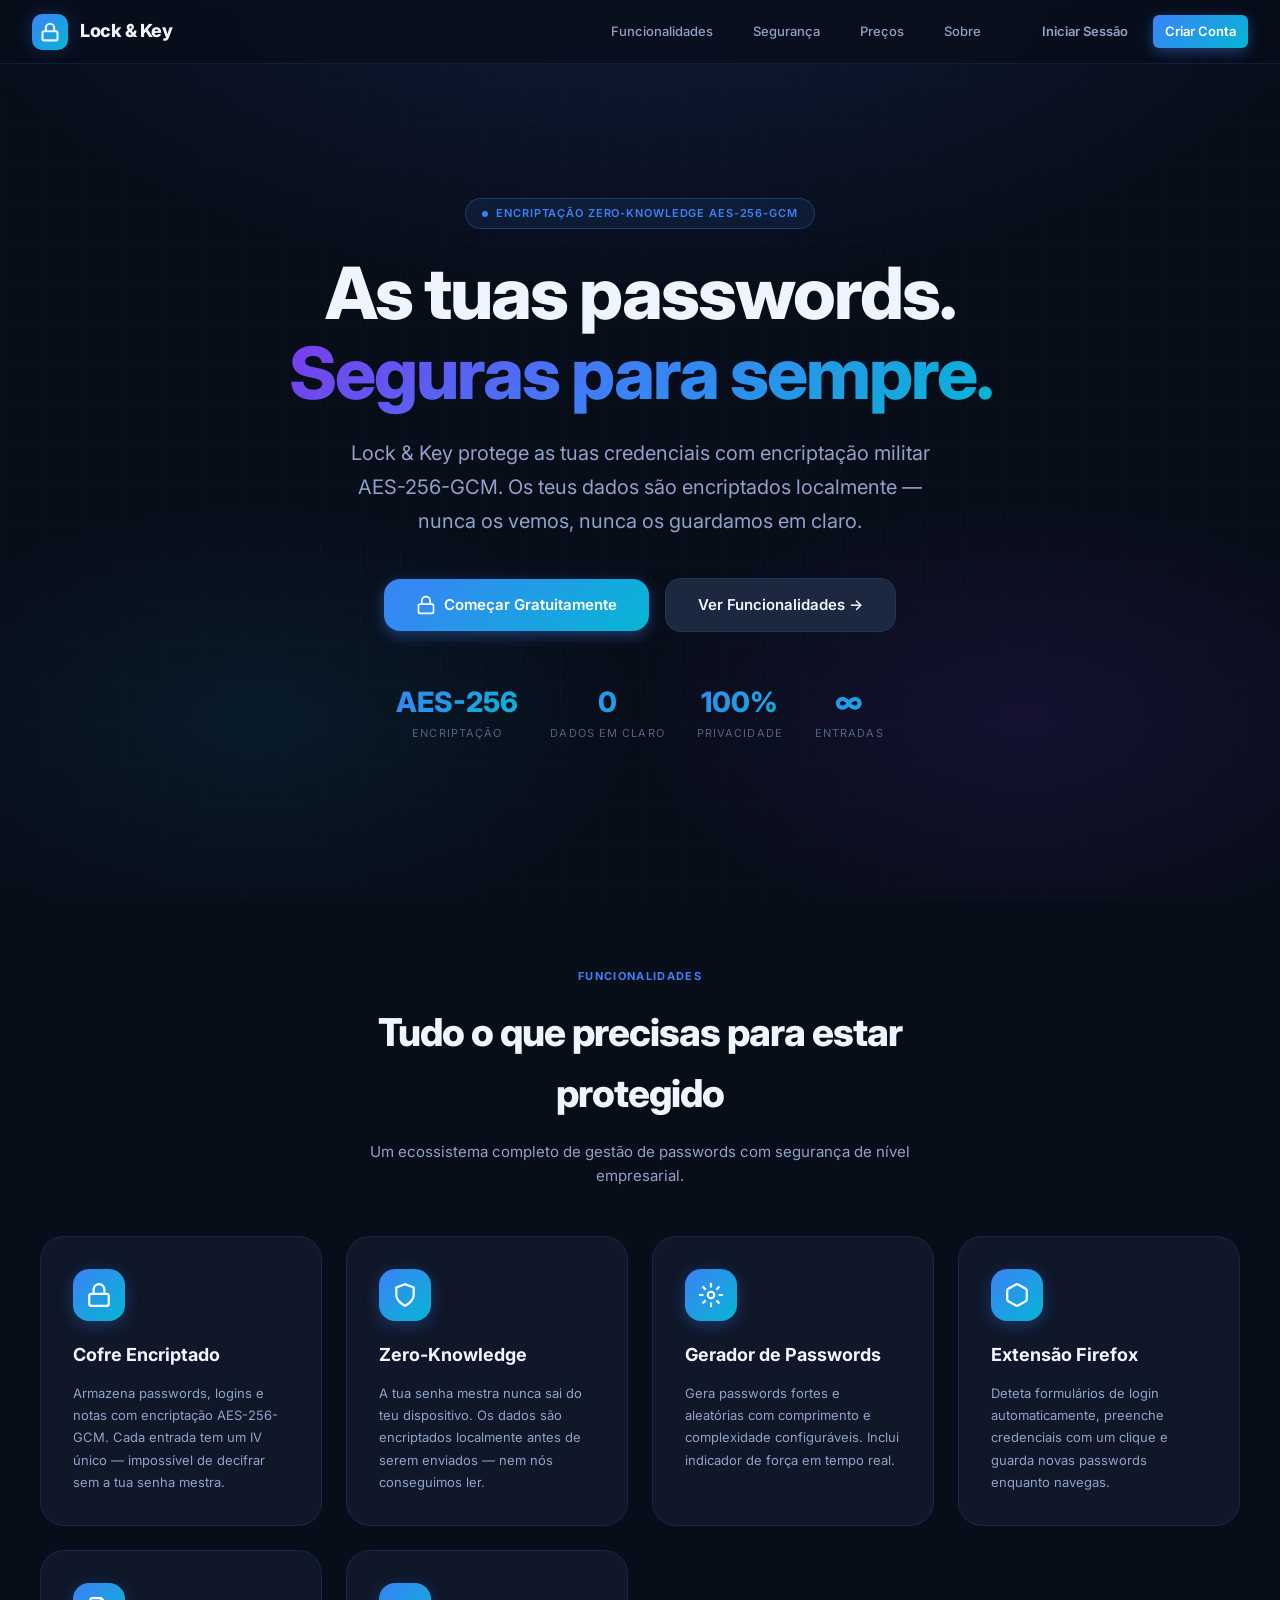
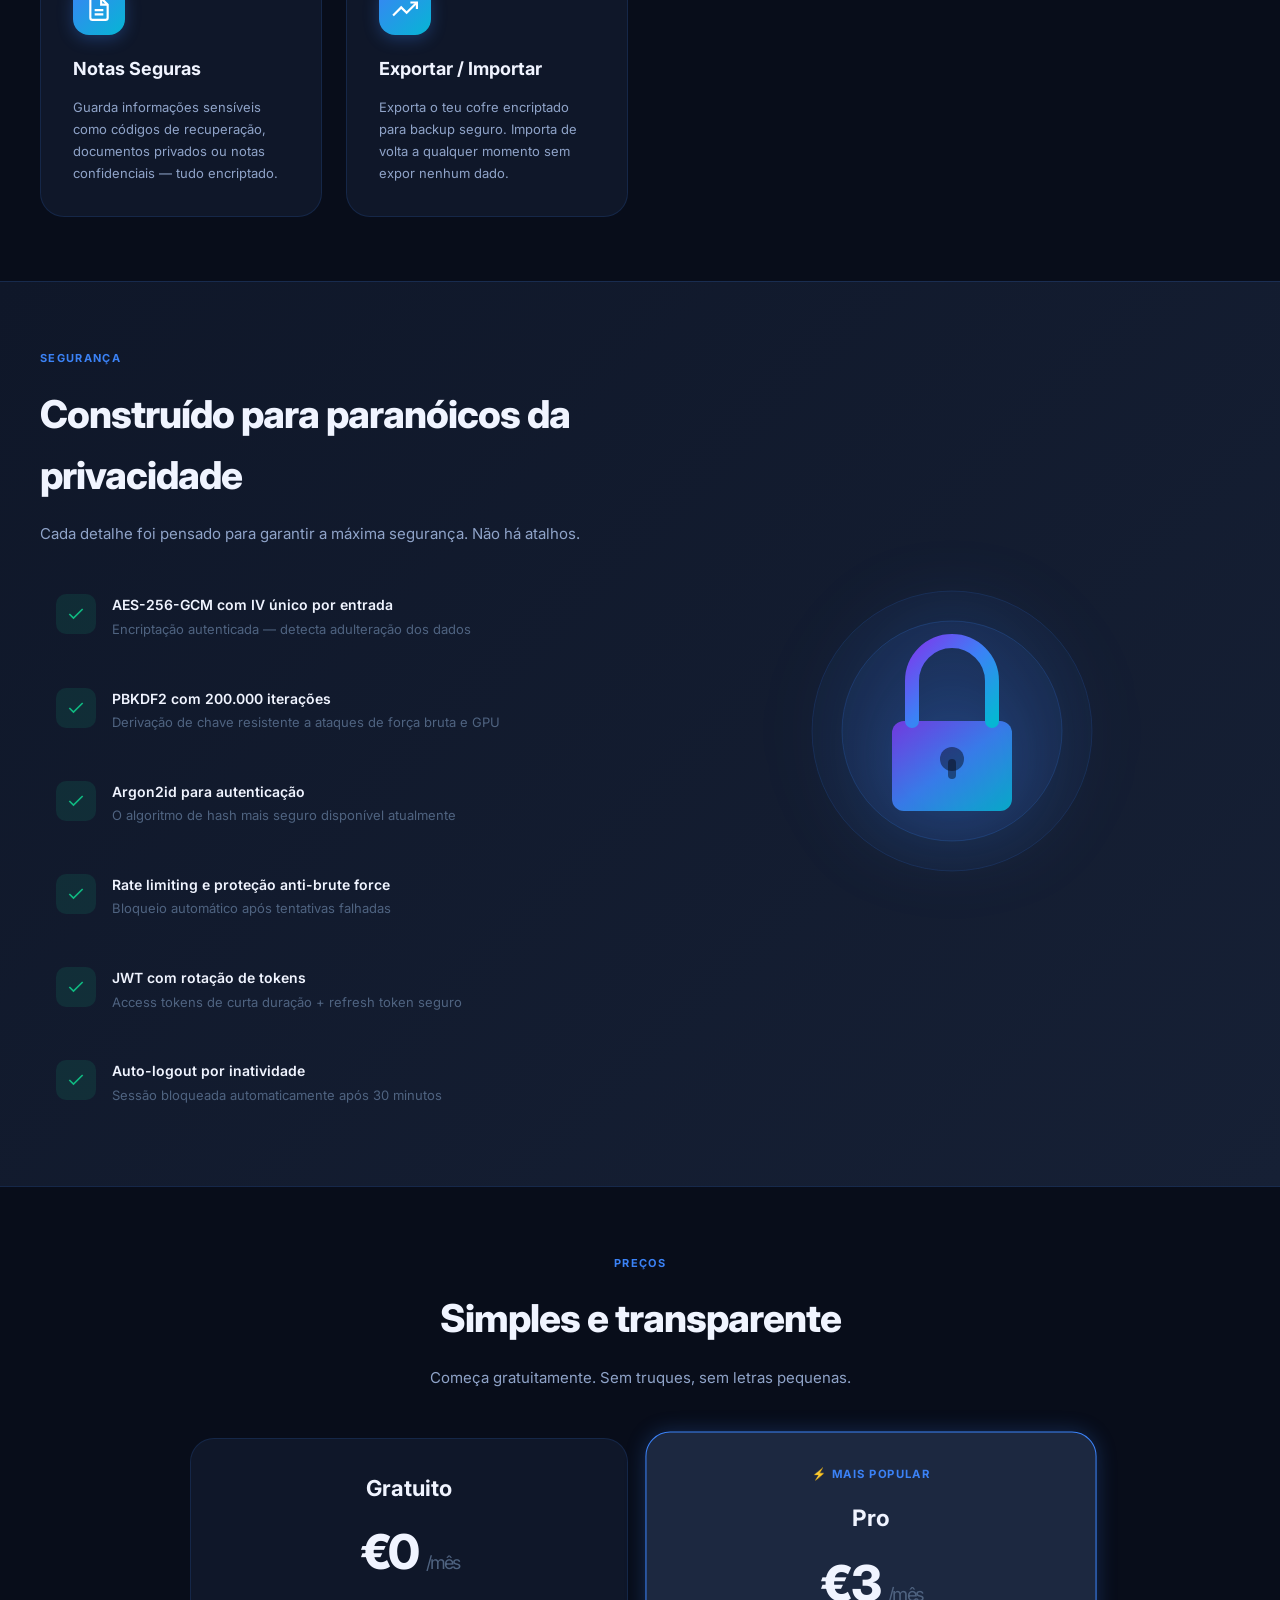
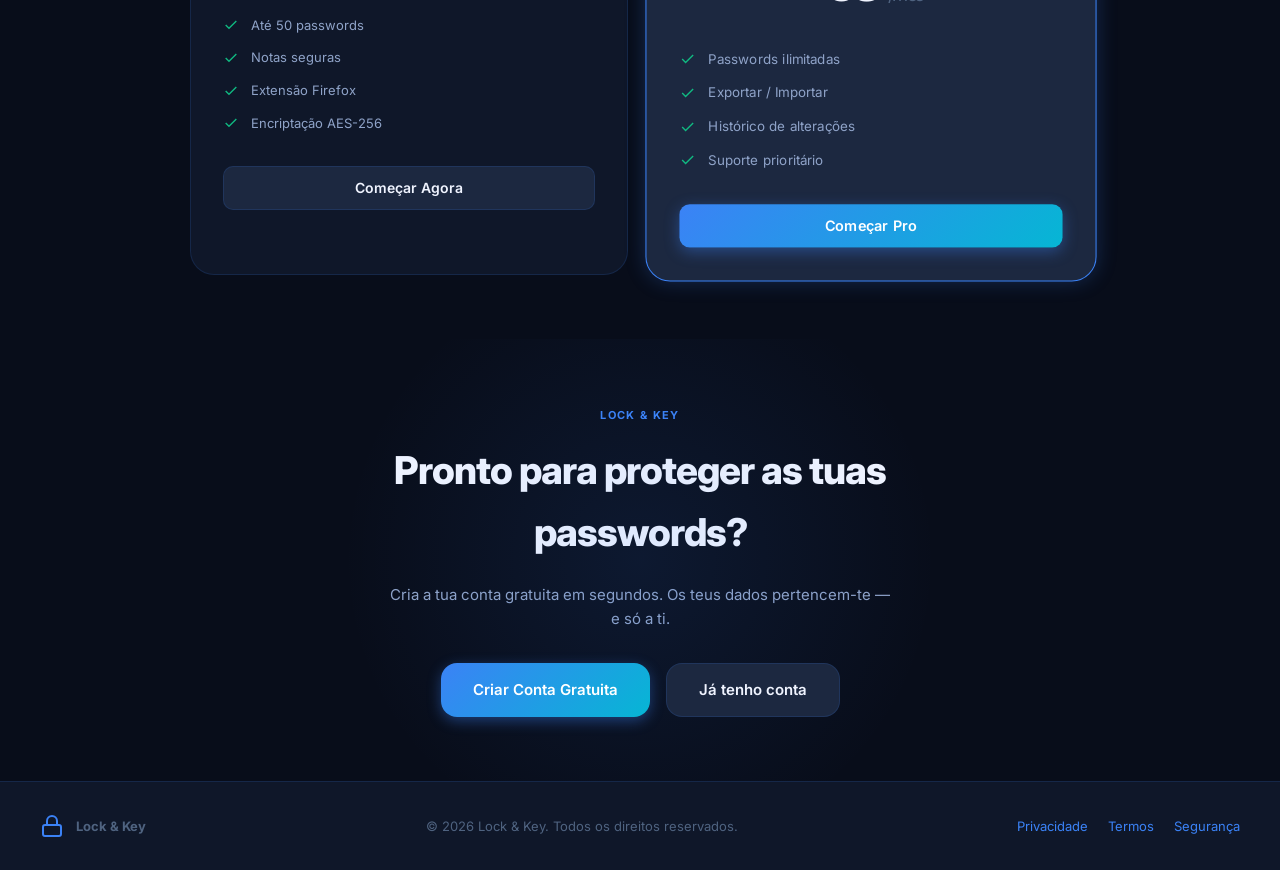
==== frontend/index.html @ b2771ce3 "feat: implementação inicial Lock & Key — password manager completo" ====
<!DOCTYPE html>
<html lang="pt-PT">
<head>
  <meta charset="UTF-8">
  <meta name="viewport" content="width=device-width, initial-scale=1.0">
  <meta name="description" content="Lock & Key - O gestor de passwords mais seguro. Encriptação AES-256, zero-knowledge, open source.">
  <meta name="theme-color" content="#080d1a">
  <title>Lock & Key — Gestor de Passwords Seguro</title>
  <link rel="stylesheet" href="css/main.css">
  <link rel="icon" href="assets/favicon.svg" type="image/svg+xml">
</head>
<body>

<!-- Navbar -->
<nav class="navbar" id="navbar">
  <a class="navbar-brand" href="index.html">
    <div class="logo-icon">
      <svg viewBox="0 0 24 24" fill="none" stroke="currentColor" stroke-width="2.5" width="20" height="20">
        <rect x="3" y="11" width="18" height="11" rx="2" ry="2"/>
        <path d="M7 11V7a5 5 0 0 1 10 0v4"/>
      </svg>
    </div>
    Lock &amp; Key
  </a>

  <nav class="navbar-nav">
    <a href="#features">Funcionalidades</a>
    <a href="#security">Segurança</a>
    <a href="#pricing">Preços</a>
    <a href="#about">Sobre</a>
  </nav>

  <div class="navbar-actions">
    <a href="login.html" class="btn btn-ghost btn-sm">Iniciar Sessão</a>
    <a href="register.html" class="btn btn-primary btn-sm">Criar Conta</a>
  </div>
</nav>

<!-- Hero -->
<section class="hero">
  <div class="hero-bg"></div>
  <div class="hero-grid"></div>
  <div class="hero-content animate-fade-in-up">
    <div class="hero-badge">
      <span class="dot"></span>
      Encriptação Zero-Knowledge AES-256-GCM
    </div>

    <h1 class="hero-title">
      As tuas passwords.<br>
      <span class="gradient-text">Seguras para sempre.</span>
    </h1>

    <p class="hero-subtitle">
      Lock &amp; Key protege as tuas credenciais com encriptação militar AES-256-GCM.
      Os teus dados são encriptados localmente — nunca os vemos, nunca os guardamos em claro.
    </p>

    <div class="hero-actions">
      <a href="register.html" class="btn btn-primary btn-lg">
        <svg width="20" height="20" viewBox="0 0 24 24" fill="none" stroke="currentColor" stroke-width="2">
          <rect x="3" y="11" width="18" height="11" rx="2"/>
          <path d="M7 11V7a5 5 0 0 1 10 0v4"/>
        </svg>
        Começar Gratuitamente
      </a>
      <a href="#features" class="btn btn-secondary btn-lg">
        Ver Funcionalidades →
      </a>
    </div>

    <div class="hero-stats">
      <div class="hero-stat">
        <div class="stat-value">AES-256</div>
        <div class="stat-label">Encriptação</div>
      </div>
      <div class="hero-stat">
        <div class="stat-value">0</div>
        <div class="stat-label">Dados em Claro</div>
      </div>
      <div class="hero-stat">
        <div class="stat-value">100%</div>
        <div class="stat-label">Privacidade</div>
      </div>
      <div class="hero-stat">
        <div class="stat-value">∞</div>
        <div class="stat-label">Entradas</div>
      </div>
    </div>
  </div>
</section>

<!-- Features -->
<section class="section" id="features">
  <div class="section-header">
    <div class="section-tag">Funcionalidades</div>
    <h2 class="section-title">Tudo o que precisas para estar protegido</h2>
    <p class="section-desc">Um ecossistema completo de gestão de passwords com segurança de nível empresarial.</p>
  </div>

  <div class="features-grid">
    <div class="feature-card">
      <div class="feature-icon">
        <svg viewBox="0 0 24 24" fill="none" stroke="currentColor" stroke-width="2">
          <rect x="3" y="11" width="18" height="11" rx="2"/>
          <path d="M7 11V7a5 5 0 0 1 10 0v4"/>
        </svg>
      </div>
      <h3 class="feature-title">Cofre Encriptado</h3>
      <p class="feature-desc">Armazena passwords, logins e notas com encriptação AES-256-GCM. Cada entrada tem um IV único — impossível de decifrar sem a tua senha mestra.</p>
    </div>

    <div class="feature-card">
      <div class="feature-icon">
        <svg viewBox="0 0 24 24" fill="none" stroke="currentColor" stroke-width="2">
          <path d="M12 22s8-4 8-10V5l-8-3-8 3v7c0 6 8 10 8 10z"/>
        </svg>
      </div>
      <h3 class="feature-title">Zero-Knowledge</h3>
      <p class="feature-desc">A tua senha mestra nunca sai do teu dispositivo. Os dados são encriptados localmente antes de serem enviados — nem nós conseguimos ler.</p>
    </div>

    <div class="feature-card">
      <div class="feature-icon">
        <svg viewBox="0 0 24 24" fill="none" stroke="currentColor" stroke-width="2">
          <circle cx="12" cy="12" r="3"/>
          <path d="M12 1v4M12 19v4M4.22 4.22l2.83 2.83M16.95 16.95l2.83 2.83M1 12h4M19 12h4M4.22 19.78l2.83-2.83M16.95 7.05l2.83-2.83"/>
        </svg>
      </div>
      <h3 class="feature-title">Gerador de Passwords</h3>
      <p class="feature-desc">Gera passwords fortes e aleatórias com comprimento e complexidade configuráveis. Inclui indicador de força em tempo real.</p>
    </div>

    <div class="feature-card">
      <div class="feature-icon">
        <svg viewBox="0 0 24 24" fill="none" stroke="currentColor" stroke-width="2">
          <path d="M21 16V8a2 2 0 0 0-1-1.73l-7-4a2 2 0 0 0-2 0l-7 4A2 2 0 0 0 3 8v8a2 2 0 0 0 1 1.73l7 4a2 2 0 0 0 2 0l7-4A2 2 0 0 0 21 16z"/>
        </svg>
      </div>
      <h3 class="feature-title">Extensão Firefox</h3>
      <p class="feature-desc">Deteta formulários de login automaticamente, preenche credenciais com um clique e guarda novas passwords enquanto navegas.</p>
    </div>

    <div class="feature-card">
      <div class="feature-icon">
        <svg viewBox="0 0 24 24" fill="none" stroke="currentColor" stroke-width="2">
          <path d="M14 2H6a2 2 0 0 0-2 2v16a2 2 0 0 0 2 2h12a2 2 0 0 0 2-2V8z"/>
          <polyline points="14 2 14 8 20 8"/>
          <line x1="16" y1="13" x2="8" y2="13"/>
          <line x1="16" y1="17" x2="8" y2="17"/>
        </svg>
      </div>
      <h3 class="feature-title">Notas Seguras</h3>
      <p class="feature-desc">Guarda informações sensíveis como códigos de recuperação, documentos privados ou notas confidenciais — tudo encriptado.</p>
    </div>

    <div class="feature-card">
      <div class="feature-icon">
        <svg viewBox="0 0 24 24" fill="none" stroke="currentColor" stroke-width="2">
          <polyline points="23 6 13.5 15.5 8.5 10.5 1 18"/>
          <polyline points="17 6 23 6 23 12"/>
        </svg>
      </div>
      <h3 class="feature-title">Exportar / Importar</h3>
      <p class="feature-desc">Exporta o teu cofre encriptado para backup seguro. Importa de volta a qualquer momento sem expor nenhum dado.</p>
    </div>
  </div>
</section>

<!-- Security Section -->
<section class="section security-section" id="security">
  <div class="security-grid">
    <div>
      <div class="section-tag">Segurança</div>
      <h2 class="section-title" style="text-align:left">Construído para paranóicos da privacidade</h2>
      <p class="section-desc" style="text-align:left; margin-bottom:32px">
        Cada detalhe foi pensado para garantir a máxima segurança. Não há atalhos.
      </p>

      <div class="security-list">
        <div class="security-item">
          <div class="security-item-icon">
            <svg width="20" height="20" viewBox="0 0 24 24" fill="none" stroke="currentColor" stroke-width="2">
              <polyline points="20 6 9 17 4 12"/>
            </svg>
          </div>
          <div>
            <div class="security-item-title">AES-256-GCM com IV único por entrada</div>
            <div class="security-item-desc">Encriptação autenticada — detecta adulteração dos dados</div>
          </div>
        </div>

        <div class="security-item">
          <div class="security-item-icon">
            <svg width="20" height="20" viewBox="0 0 24 24" fill="none" stroke="currentColor" stroke-width="2">
              <polyline points="20 6 9 17 4 12"/>
            </svg>
          </div>
          <div>
            <div class="security-item-title">PBKDF2 com 200.000 iterações</div>
            <div class="security-item-desc">Derivação de chave resistente a ataques de força bruta e GPU</div>
          </div>
        </div>

        <div class="security-item">
          <div class="security-item-icon">
            <svg width="20" height="20" viewBox="0 0 24 24" fill="none" stroke="currentColor" stroke-width="2">
              <polyline points="20 6 9 17 4 12"/>
            </svg>
          </div>
          <div>
            <div class="security-item-title">Argon2id para autenticação</div>
            <div class="security-item-desc">O algoritmo de hash mais seguro disponível atualmente</div>
          </div>
        </div>

        <div class="security-item">
          <div class="security-item-icon">
            <svg width="20" height="20" viewBox="0 0 24 24" fill="none" stroke="currentColor" stroke-width="2">
              <polyline points="20 6 9 17 4 12"/>
            </svg>
          </div>
          <div>
            <div class="security-item-title">Rate limiting e proteção anti-brute force</div>
            <div class="security-item-desc">Bloqueio automático após tentativas falhadas</div>
          </div>
        </div>

        <div class="security-item">
          <div class="security-item-icon">
            <svg width="20" height="20" viewBox="0 0 24 24" fill="none" stroke="currentColor" stroke-width="2">
              <polyline points="20 6 9 17 4 12"/>
            </svg>
          </div>
          <div>
            <div class="security-item-title">JWT com rotação de tokens</div>
            <div class="security-item-desc">Access tokens de curta duração + refresh token seguro</div>
          </div>
        </div>

        <div class="security-item">
          <div class="security-item-icon">
            <svg width="20" height="20" viewBox="0 0 24 24" fill="none" stroke="currentColor" stroke-width="2">
              <polyline points="20 6 9 17 4 12"/>
            </svg>
          </div>
          <div>
            <div class="security-item-title">Auto-logout por inatividade</div>
            <div class="security-item-desc">Sessão bloqueada automaticamente após 30 minutos</div>
          </div>
        </div>
      </div>
    </div>

    <div style="text-align:center">
      <div style="position:relative;display:inline-block">
        <svg width="300" height="300" viewBox="0 0 300 300" class="animate-float" style="filter:drop-shadow(0 0 40px rgba(59,130,246,0.4))">
          <defs>
            <linearGradient id="lockGrad" x1="0%" y1="0%" x2="100%" y2="100%">
              <stop offset="0%" style="stop-color:#7c3aed"/>
              <stop offset="50%" style="stop-color:#3b82f6"/>
              <stop offset="100%" style="stop-color:#06b6d4"/>
            </linearGradient>
          </defs>
          <!-- Fundo circular -->
          <circle cx="150" cy="150" r="140" fill="rgba(59,130,246,0.05)" stroke="rgba(59,130,246,0.15)" stroke-width="1"/>
          <circle cx="150" cy="150" r="110" fill="rgba(59,130,246,0.08)" stroke="rgba(59,130,246,0.2)" stroke-width="1"/>
          <!-- Cadeado -->
          <rect x="90" y="140" width="120" height="90" rx="12" fill="url(#lockGrad)" opacity="0.9"/>
          <path d="M110 140 V100 a40 40 0 0 1 80 0 V140" fill="none" stroke="url(#lockGrad)" stroke-width="14" stroke-linecap="round"/>
          <!-- Buraco da chave -->
          <circle cx="150" cy="178" r="12" fill="rgba(8,13,26,0.5)"/>
          <rect x="146" y="178" width="8" height="20" rx="4" fill="rgba(8,13,26,0.5)"/>
        </svg>
      </div>
    </div>
  </div>
</section>

<!-- Pricing -->
<section class="section" id="pricing">
  <div class="section-header">
    <div class="section-tag">Preços</div>
    <h2 class="section-title">Simples e transparente</h2>
    <p class="section-desc">Começa gratuitamente. Sem truques, sem letras pequenas.</p>
  </div>

  <div class="pricing-grid">
    <div class="pricing-card">
      <div class="pricing-name">Gratuito</div>
      <div class="pricing-price">€0 <span>/mês</span></div>
      <div class="pricing-features">
        <div class="pricing-feature">
          <svg width="16" height="16" viewBox="0 0 24 24" fill="none" stroke="currentColor" stroke-width="2"><polyline points="20 6 9 17 4 12"/></svg>
          Até 50 passwords
        </div>
        <div class="pricing-feature">
          <svg width="16" height="16" viewBox="0 0 24 24" fill="none" stroke="currentColor" stroke-width="2"><polyline points="20 6 9 17 4 12"/></svg>
          Notas seguras
        </div>
        <div class="pricing-feature">
          <svg width="16" height="16" viewBox="0 0 24 24" fill="none" stroke="currentColor" stroke-width="2"><polyline points="20 6 9 17 4 12"/></svg>
          Extensão Firefox
        </div>
        <div class="pricing-feature">
          <svg width="16" height="16" viewBox="0 0 24 24" fill="none" stroke="currentColor" stroke-width="2"><polyline points="20 6 9 17 4 12"/></svg>
          Encriptação AES-256
        </div>
      </div>
      <a href="register.html" class="btn btn-secondary" style="width:100%">Começar Agora</a>
    </div>

    <div class="pricing-card featured">
      <div class="pricing-badge">⚡ Mais Popular</div>
      <div class="pricing-name">Pro</div>
      <div class="pricing-price">€3 <span>/mês</span></div>
      <div class="pricing-features">
        <div class="pricing-feature">
          <svg width="16" height="16" viewBox="0 0 24 24" fill="none" stroke="currentColor" stroke-width="2"><polyline points="20 6 9 17 4 12"/></svg>
          Passwords ilimitadas
        </div>
        <div class="pricing-feature">
          <svg width="16" height="16" viewBox="0 0 24 24" fill="none" stroke="currentColor" stroke-width="2"><polyline points="20 6 9 17 4 12"/></svg>
          Exportar / Importar
        </div>
        <div class="pricing-feature">
          <svg width="16" height="16" viewBox="0 0 24 24" fill="none" stroke="currentColor" stroke-width="2"><polyline points="20 6 9 17 4 12"/></svg>
          Histórico de alterações
        </div>
        <div class="pricing-feature">
          <svg width="16" height="16" viewBox="0 0 24 24" fill="none" stroke="currentColor" stroke-width="2"><polyline points="20 6 9 17 4 12"/></svg>
          Suporte prioritário
        </div>
      </div>
      <a href="register.html" class="btn btn-primary" style="width:100%">Começar Pro</a>
    </div>
  </div>
</section>

<!-- About / CTA -->
<section class="cta-section" id="about">
  <div class="section-tag">Lock & Key</div>
  <h2 class="section-title" style="max-width:600px;margin:0 auto var(--space-5)">
    Pronto para proteger as tuas passwords?
  </h2>
  <p class="section-desc" style="max-width:500px;margin:0 auto var(--space-8)">
    Cria a tua conta gratuita em segundos. Os teus dados pertencem-te — e só a ti.
  </p>
  <div style="display:flex;gap:16px;justify-content:center;flex-wrap:wrap">
    <a href="register.html" class="btn btn-primary btn-lg">Criar Conta Gratuita</a>
    <a href="login.html" class="btn btn-secondary btn-lg">Já tenho conta</a>
  </div>
</section>

<!-- Footer -->
<footer>
  <div class="footer-content">
    <div style="display:flex;align-items:center;gap:12px;font-weight:700">
      <svg width="24" height="24" viewBox="0 0 24 24" fill="none" stroke="currentColor" stroke-width="2" style="color:var(--accent-primary)">
        <rect x="3" y="11" width="18" height="11" rx="2"/>
        <path d="M7 11V7a5 5 0 0 1 10 0v4"/>
      </svg>
      Lock &amp; Key
    </div>
    <div>© 2026 Lock &amp; Key. Todos os direitos reservados.</div>
    <div style="display:flex;gap:20px">
      <a href="#">Privacidade</a>
      <a href="#">Termos</a>
      <a href="#">Segurança</a>
    </div>
  </div>
</footer>

<div id="toast-container"></div>

<script src="js/utils.js"></script>
<script>
  // Navbar scroll effect
  window.addEventListener('scroll', () => {
    document.getElementById('navbar').classList.toggle('scrolled', window.scrollY > 20);
  });
</script>
</body>
</html>
---- frontend/css/main.css ----
/* Lock & Key - Estilos Globais e Landing Page */
@import url('https://fonts.googleapis.com/css2?family=Inter:wght@300;400;500;600;700;800&family=JetBrains+Mono:wght@400;500&display=swap');
@import url('variables.css');

/* === Reset & Base === */
*, *::before, *::after { box-sizing: border-box; margin: 0; padding: 0; }

html {
  scroll-behavior: smooth;
  font-size: 16px;
  -webkit-text-size-adjust: 100%;
}

body {
  font-family: var(--font-sans);
  font-size: var(--font-size-base);
  background: var(--bg-primary);
  color: var(--text-primary);
  line-height: 1.6;
  min-height: 100vh;
  overflow-x: hidden;
  transition: background 0.3s ease, color 0.3s ease;
}

a { color: var(--accent-primary); text-decoration: none; transition: var(--transition-fast); }
a:hover { color: var(--accent-cyan); }
img { max-width: 100%; display: block; }
button { cursor: pointer; font-family: inherit; }
input, textarea, select { font-family: inherit; }
ul { list-style: none; }

/* === Scrollbar Personalizada === */
::-webkit-scrollbar { width: 6px; height: 6px; }
::-webkit-scrollbar-track { background: var(--bg-secondary); }
::-webkit-scrollbar-thumb { background: var(--accent-primary); border-radius: 3px; opacity: 0.6; }
::-webkit-scrollbar-thumb:hover { opacity: 1; }

/* === Seleção de Texto === */
::selection { background: rgba(59, 130, 246, 0.3); color: var(--text-primary); }

/* === Utilitários === */
.sr-only { position: absolute; width: 1px; height: 1px; padding: 0; margin: -1px; overflow: hidden; clip: rect(0,0,0,0); white-space: nowrap; border: 0; }
.flex { display: flex; }
.flex-col { display: flex; flex-direction: column; }
.items-center { align-items: center; }
.justify-between { justify-content: space-between; }
.gap-2 { gap: var(--space-2); }
.gap-4 { gap: var(--space-4); }
.hidden { display: none !important; }
.text-muted { color: var(--text-muted); }
.text-sm { font-size: var(--font-size-sm); }
.font-mono { font-family: var(--font-mono); }
.truncate { overflow: hidden; text-overflow: ellipsis; white-space: nowrap; }

/* === Botões === */
.btn {
  display: inline-flex;
  align-items: center;
  justify-content: center;
  gap: var(--space-2);
  padding: 10px var(--space-5);
  border: none;
  border-radius: var(--border-radius);
  font-size: var(--font-size-base);
  font-weight: 600;
  transition: var(--transition-fast);
  white-space: nowrap;
  user-select: none;
  position: relative;
  overflow: hidden;
}

.btn::after {
  content: '';
  position: absolute;
  inset: 0;
  background: rgba(255,255,255,0.08);
  opacity: 0;
  transition: opacity 0.15s;
}
.btn:hover::after { opacity: 1; }
.btn:active { transform: translateY(1px); }

.btn-primary {
  background: var(--accent-gradient);
  color: #fff;
  box-shadow: 0 4px 14px rgba(59, 130, 246, 0.4);
}
.btn-primary:hover { box-shadow: var(--shadow-glow-strong); }

.btn-secondary {
  background: var(--bg-elevated);
  color: var(--text-primary);
  border: 1px solid var(--border-color);
}
.btn-secondary:hover { border-color: var(--border-hover); background: var(--bg-tertiary); }

.btn-danger {
  background: var(--danger);
  color: #fff;
}

.btn-ghost {
  background: transparent;
  color: var(--text-secondary);
  border: 1px solid transparent;
}
.btn-ghost:hover { background: var(--bg-tertiary); color: var(--text-primary); }

.btn-sm { padding: 6px var(--space-3); font-size: var(--font-size-sm); border-radius: var(--border-radius-sm); }
.btn-lg { padding: 14px var(--space-8); font-size: var(--font-size-md); border-radius: var(--border-radius-lg); }
.btn-icon { padding: 8px; width: 36px; height: 36px; border-radius: var(--border-radius-sm); }
.btn-icon.btn-lg { width: 44px; height: 44px; border-radius: var(--border-radius); }

.btn:disabled { opacity: 0.5; cursor: not-allowed; }
.btn:disabled:hover::after { opacity: 0; }

/* Loading spinner no botão */
.btn.loading { pointer-events: none; }
.btn.loading::before {
  content: '';
  width: 16px; height: 16px;
  border: 2px solid rgba(255,255,255,0.3);
  border-top-color: #fff;
  border-radius: 50%;
  animation: spin 0.7s linear infinite;
  margin-right: var(--space-2);
}

/* === Forms === */
.form-group { display: flex; flex-direction: column; gap: var(--space-2); }
.form-label { font-size: var(--font-size-sm); font-weight: 600; color: var(--text-secondary); letter-spacing: 0.03em; text-transform: uppercase; }
.form-hint { font-size: var(--font-size-xs); color: var(--text-muted); }
.form-error { font-size: var(--font-size-xs); color: var(--danger); display: flex; align-items: center; gap: 4px; }

.input {
  width: 100%;
  padding: 11px var(--space-4);
  background: var(--bg-tertiary);
  border: 1.5px solid var(--border-color);
  border-radius: var(--border-radius);
  color: var(--text-primary);
  font-size: var(--font-size-base);
  transition: var(--transition-fast);
  outline: none;
}
.input::placeholder { color: var(--text-muted); }
.input:focus { border-color: var(--accent-primary); box-shadow: 0 0 0 3px rgba(59,130,246,0.15); background: var(--bg-elevated); }
.input.error { border-color: var(--danger); }
.input.error:focus { box-shadow: 0 0 0 3px rgba(239,68,68,0.15); }

.input-group { position: relative; }
.input-group .input { padding-right: 44px; }
.input-group .input-addon {
  position: absolute;
  right: 0; top: 0; bottom: 0;
  display: flex; align-items: center;
  padding: 0 12px;
  color: var(--text-muted);
  cursor: pointer;
  transition: var(--transition-fast);
}
.input-group .input-addon:hover { color: var(--text-primary); }

/* === Cards === */
.card {
  background: var(--bg-secondary);
  border: 1px solid var(--border-color);
  border-radius: var(--border-radius-lg);
  transition: var(--transition-normal);
}
.card:hover { border-color: var(--border-hover); box-shadow: var(--shadow-md); }
.card-glass {
  background: var(--bg-glass);
  backdrop-filter: blur(20px);
  -webkit-backdrop-filter: blur(20px);
  border: 1px solid rgba(255,255,255,0.06);
}

/* === Badges === */
.badge {
  display: inline-flex;
  align-items: center;
  gap: 4px;
  padding: 2px 10px;
  border-radius: var(--border-radius-full);
  font-size: var(--font-size-xs);
  font-weight: 600;
}
.badge-blue    { background: var(--info-bg); color: var(--info); }
.badge-green   { background: var(--success-bg); color: var(--success); }
.badge-yellow  { background: var(--warning-bg); color: var(--warning); }
.badge-red     { background: var(--danger-bg); color: var(--danger); }

/* === Notificações Toast === */
#toast-container {
  position: fixed;
  bottom: var(--space-6);
  right: var(--space-6);
  display: flex;
  flex-direction: column;
  gap: var(--space-3);
  z-index: var(--z-toast);
  pointer-events: none;
}

.toast {
  display: flex;
  align-items: center;
  gap: var(--space-3);
  padding: var(--space-4) var(--space-5);
  background: var(--bg-elevated);
  border: 1px solid var(--border-color);
  border-left: 4px solid var(--accent-primary);
  border-radius: var(--border-radius);
  box-shadow: var(--shadow-lg);
  pointer-events: all;
  animation: slideInRight 0.3s ease;
  max-width: 380px;
  min-width: 280px;
  font-size: var(--font-size-sm);
}
.toast.success { border-left-color: var(--success); }
.toast.error   { border-left-color: var(--danger); }
.toast.warning { border-left-color: var(--warning); }
.toast.hide    { animation: slideOutRight 0.3s ease forwards; }

.toast-icon { width: 20px; height: 20px; flex-shrink: 0; }
.toast-msg  { flex: 1; color: var(--text-primary); }
.toast-close { color: var(--text-muted); padding: 2px; cursor: pointer; flex-shrink: 0; }

/* === Modal === */
.modal-overlay {
  position: fixed;
  inset: 0;
  background: rgba(8, 13, 26, 0.85);
  backdrop-filter: blur(6px);
  z-index: var(--z-overlay);
  display: flex;
  align-items: center;
  justify-content: center;
  padding: var(--space-4);
  opacity: 0;
  transition: opacity 0.2s ease;
}
.modal-overlay.active { opacity: 1; }

.modal {
  background: var(--bg-secondary);
  border: 1px solid var(--border-color);
  border-radius: var(--border-radius-xl);
  padding: var(--space-8);
  width: 100%;
  max-width: 520px;
  max-height: 90vh;
  overflow-y: auto;
  box-shadow: var(--shadow-lg);
  transform: translateY(20px) scale(0.97);
  transition: transform 0.2s ease;
}
.modal-overlay.active .modal { transform: translateY(0) scale(1); }
.modal-header { display: flex; justify-content: space-between; align-items: center; margin-bottom: var(--space-6); }
.modal-title { font-size: var(--font-size-xl); font-weight: 700; }
.modal-close { color: var(--text-muted); padding: 4px; cursor: pointer; border-radius: var(--border-radius-sm); transition: var(--transition-fast); }
.modal-close:hover { color: var(--text-primary); background: var(--bg-tertiary); }

/* === Dropdown === */
.dropdown {
  position: relative;
  display: inline-block;
}
.dropdown-menu {
  position: absolute;
  top: calc(100% + 6px);
  right: 0;
  background: var(--bg-elevated);
  border: 1px solid var(--border-color);
  border-radius: var(--border-radius);
  min-width: 180px;
  box-shadow: var(--shadow-lg);
  z-index: var(--z-dropdown);
  overflow: hidden;
  opacity: 0;
  transform: translateY(-8px);
  pointer-events: none;
  transition: opacity 0.15s, transform 0.15s;
}
.dropdown.open .dropdown-menu { opacity: 1; transform: translateY(0); pointer-events: all; }
.dropdown-item {
  display: flex;
  align-items: center;
  gap: var(--space-3);
  padding: 10px var(--space-4);
  font-size: var(--font-size-sm);
  color: var(--text-secondary);
  cursor: pointer;
  transition: var(--transition-fast);
}
.dropdown-item:hover { background: var(--bg-tertiary); color: var(--text-primary); }
.dropdown-item.danger { color: var(--danger); }
.dropdown-divider { height: 1px; background: var(--border-color); margin: 4px 0; }

/* === Tooltips === */
[data-tooltip] { position: relative; }
[data-tooltip]::after {
  content: attr(data-tooltip);
  position: absolute;
  bottom: calc(100% + 6px);
  left: 50%;
  transform: translateX(-50%);
  background: var(--bg-elevated);
  color: var(--text-primary);
  font-size: var(--font-size-xs);
  padding: 5px 10px;
  border-radius: var(--border-radius-sm);
  white-space: nowrap;
  border: 1px solid var(--border-color);
  pointer-events: none;
  opacity: 0;
  transition: opacity 0.2s;
  z-index: var(--z-tooltip);
}
[data-tooltip]:hover::after { opacity: 1; }

/* === Animações === */
@keyframes spin { to { transform: rotate(360deg); } }
@keyframes fadeIn { from { opacity: 0; } to { opacity: 1; } }
@keyframes fadeInUp { from { opacity: 0; transform: translateY(20px); } to { opacity: 1; transform: translateY(0); } }
@keyframes slideInRight { from { opacity: 0; transform: translateX(100%); } to { opacity: 1; transform: translateX(0); } }
@keyframes slideOutRight { from { opacity: 1; transform: translateX(0); } to { opacity: 0; transform: translateX(100%); } }
@keyframes pulse { 0%, 100% { opacity: 1; } 50% { opacity: 0.5; } }
@keyframes shimmer {
  from { background-position: -1000px 0; }
  to   { background-position: 1000px 0; }
}
@keyframes glowPulse {
  0%, 100% { box-shadow: 0 0 20px rgba(59,130,246,0.3); }
  50%       { box-shadow: 0 0 40px rgba(59,130,246,0.6); }
}
@keyframes float {
  0%, 100% { transform: translateY(0); }
  50%       { transform: translateY(-8px); }
}

.animate-fade-in     { animation: fadeIn 0.4s ease; }
.animate-fade-in-up  { animation: fadeInUp 0.5s ease; }
.animate-float       { animation: float 3s ease-in-out infinite; }
.animate-pulse       { animation: pulse 2s ease infinite; }
.animate-glow        { animation: glowPulse 2s ease-in-out infinite; }

/* Skeleton loader */
.skeleton {
  background: linear-gradient(90deg, var(--bg-tertiary) 25%, var(--bg-elevated) 50%, var(--bg-tertiary) 75%);
  background-size: 1000px 100%;
  animation: shimmer 1.5s infinite;
  border-radius: var(--border-radius-sm);
}

/* ============================================================
   LANDING PAGE
   ============================================================ */

/* Navbar */
.navbar {
  position: fixed;
  top: 0;
  left: 0;
  right: 0;
  height: var(--header-height);
  display: flex;
  align-items: center;
  padding: 0 var(--space-8);
  background: rgba(8, 13, 26, 0.8);
  backdrop-filter: blur(20px);
  -webkit-backdrop-filter: blur(20px);
  border-bottom: 1px solid var(--border-color);
  z-index: var(--z-sticky);
  transition: var(--transition-normal);
}
.navbar.scrolled { background: rgba(8, 13, 26, 0.95); }

.navbar-brand {
  display: flex;
  align-items: center;
  gap: var(--space-3);
  font-size: var(--font-size-lg);
  font-weight: 800;
  color: var(--text-primary);
  letter-spacing: -0.5px;
}
.navbar-brand .logo-icon {
  width: 36px; height: 36px;
  background: var(--accent-gradient);
  border-radius: var(--border-radius);
  display: flex;
  align-items: center;
  justify-content: center;
  box-shadow: var(--shadow-glow);
}

.navbar-nav {
  display: flex;
  align-items: center;
  gap: var(--space-2);
  margin-left: auto;
}
.navbar-nav a {
  padding: 8px var(--space-4);
  border-radius: var(--border-radius);
  font-size: var(--font-size-sm);
  font-weight: 500;
  color: var(--text-secondary);
  transition: var(--transition-fast);
}
.navbar-nav a:hover { color: var(--text-primary); background: var(--bg-tertiary); }

.navbar-actions {
  display: flex;
  align-items: center;
  gap: var(--space-3);
  margin-left: var(--space-8);
}

/* Hero Section */
.hero {
  min-height: 100vh;
  display: flex;
  align-items: center;
  justify-content: center;
  padding: calc(var(--header-height) + 40px) var(--space-8) var(--space-16);
  position: relative;
  overflow: hidden;
  text-align: center;
}

.hero-bg {
  position: absolute;
  inset: 0;
  background:
    radial-gradient(ellipse 80% 60% at 50% -10%, rgba(59, 130, 246, 0.15) 0%, transparent 70%),
    radial-gradient(ellipse 50% 40% at 80% 80%, rgba(124, 58, 237, 0.1) 0%, transparent 60%),
    radial-gradient(ellipse 50% 40% at 20% 80%, rgba(6, 182, 212, 0.08) 0%, transparent 60%);
}

/* Grade pontilhada */
.hero-grid {
  position: absolute;
  inset: 0;
  background-image:
    linear-gradient(rgba(59,130,246,0.04) 1px, transparent 1px),
    linear-gradient(90deg, rgba(59,130,246,0.04) 1px, transparent 1px);
  background-size: 40px 40px;
  mask-image: radial-gradient(ellipse 80% 80% at 50% 50%, black 30%, transparent 100%);
}

.hero-content {
  position: relative;
  z-index: 1;
  max-width: 800px;
}

.hero-badge {
  display: inline-flex;
  align-items: center;
  gap: var(--space-2);
  padding: 6px 16px;
  background: rgba(59,130,246,0.1);
  border: 1px solid rgba(59,130,246,0.3);
  border-radius: var(--border-radius-full);
  font-size: var(--font-size-xs);
  font-weight: 600;
  color: var(--accent-primary);
  text-transform: uppercase;
  letter-spacing: 0.08em;
  margin-bottom: var(--space-6);
}
.hero-badge .dot {
  width: 6px; height: 6px;
  background: var(--accent-primary);
  border-radius: 50%;
  animation: pulse 1.5s infinite;
}

.hero-title {
  font-size: clamp(2.5rem, 6vw, 4.5rem);
  font-weight: 800;
  line-height: 1.1;
  letter-spacing: -2px;
  margin-bottom: var(--space-6);
  color: var(--text-primary);
}

.hero-title .gradient-text {
  background: var(--accent-gradient-vivid);
  -webkit-background-clip: text;
  -webkit-text-fill-color: transparent;
  background-clip: text;
}

.hero-subtitle {
  font-size: clamp(1rem, 2vw, 1.25rem);
  color: var(--text-secondary);
  max-width: 580px;
  margin: 0 auto var(--space-10);
  line-height: 1.7;
}

.hero-actions {
  display: flex;
  align-items: center;
  justify-content: center;
  gap: var(--space-4);
  flex-wrap: wrap;
  margin-bottom: var(--space-12);
}

.hero-stats {
  display: flex;
  justify-content: center;
  gap: var(--space-8);
  flex-wrap: wrap;
}
.hero-stat { text-align: center; }
.hero-stat .stat-value {
  font-size: var(--font-size-2xl);
  font-weight: 800;
  background: var(--accent-gradient);
  -webkit-background-clip: text;
  -webkit-text-fill-color: transparent;
  background-clip: text;
}
.hero-stat .stat-label { font-size: var(--font-size-xs); color: var(--text-muted); text-transform: uppercase; letter-spacing: 0.1em; }

/* Features Section */
.section {
  padding: var(--space-16) var(--space-8);
}

.section-header {
  text-align: center;
  max-width: 600px;
  margin: 0 auto var(--space-12);
}
.section-tag {
  display: inline-block;
  font-size: var(--font-size-xs);
  font-weight: 700;
  text-transform: uppercase;
  letter-spacing: 0.12em;
  color: var(--accent-primary);
  margin-bottom: var(--space-4);
}
.section-title {
  font-size: clamp(1.8rem, 3vw, 2.5rem);
  font-weight: 800;
  letter-spacing: -1px;
  margin-bottom: var(--space-4);
}
.section-desc { color: var(--text-secondary); font-size: var(--font-size-md); }

/* Grid de Features */
.features-grid {
  display: grid;
  grid-template-columns: repeat(auto-fit, minmax(280px, 1fr));
  gap: var(--space-6);
  max-width: var(--content-max-width);
  margin: 0 auto;
}

.feature-card {
  padding: var(--space-8);
  border-radius: var(--border-radius-xl);
  background: var(--bg-secondary);
  border: 1px solid var(--border-color);
  transition: var(--transition-normal);
  position: relative;
  overflow: hidden;
}
.feature-card::before {
  content: '';
  position: absolute;
  top: 0; left: 0; right: 0;
  height: 3px;
  background: var(--accent-gradient);
  opacity: 0;
  transition: opacity 0.3s;
}
.feature-card:hover { transform: translateY(-4px); border-color: var(--border-hover); box-shadow: var(--shadow-lg); }
.feature-card:hover::before { opacity: 1; }

.feature-icon {
  width: 52px; height: 52px;
  background: var(--accent-gradient);
  border-radius: var(--border-radius-lg);
  display: flex;
  align-items: center;
  justify-content: center;
  margin-bottom: var(--space-5);
  box-shadow: 0 4px 16px rgba(59,130,246,0.3);
}
.feature-icon svg { width: 26px; height: 26px; color: #fff; }
.feature-title { font-size: var(--font-size-lg); font-weight: 700; margin-bottom: var(--space-3); }
.feature-desc { color: var(--text-secondary); font-size: var(--font-size-sm); line-height: 1.7; }

/* Security Section */
.security-section {
  background: linear-gradient(135deg, var(--bg-secondary) 0%, var(--bg-tertiary) 100%);
  border-top: 1px solid var(--border-color);
  border-bottom: 1px solid var(--border-color);
}

.security-grid {
  display: grid;
  grid-template-columns: 1fr 1fr;
  gap: var(--space-12);
  align-items: center;
  max-width: var(--content-max-width);
  margin: 0 auto;
}

.security-list { display: flex; flex-direction: column; gap: var(--space-4); }
.security-item {
  display: flex;
  align-items: flex-start;
  gap: var(--space-4);
  padding: var(--space-4);
  border-radius: var(--border-radius);
  transition: var(--transition-fast);
}
.security-item:hover { background: var(--bg-elevated); }
.security-item-icon {
  width: 40px; height: 40px;
  background: var(--success-bg);
  border-radius: var(--border-radius);
  display: flex;
  align-items: center;
  justify-content: center;
  flex-shrink: 0;
  color: var(--success);
}
.security-item-title { font-weight: 600; margin-bottom: 2px; }
.security-item-desc { font-size: var(--font-size-sm); color: var(--text-muted); }

/* Pricing Section */
.pricing-grid {
  display: grid;
  grid-template-columns: repeat(auto-fit, minmax(280px, 1fr));
  gap: var(--space-6);
  max-width: 900px;
  margin: 0 auto;
}

.pricing-card {
  padding: var(--space-8);
  border-radius: var(--border-radius-xl);
  background: var(--bg-secondary);
  border: 1px solid var(--border-color);
  text-align: center;
  transition: var(--transition-normal);
}
.pricing-card.featured {
  background: var(--bg-elevated);
  border-color: var(--accent-primary);
  box-shadow: var(--shadow-glow);
  transform: scale(1.03);
}
.pricing-card:hover { transform: translateY(-4px); }
.pricing-card.featured:hover { transform: scale(1.03) translateY(-4px); }
.pricing-badge { font-size: var(--font-size-xs); font-weight: 700; text-transform: uppercase; letter-spacing: 0.1em; color: var(--accent-primary); margin-bottom: var(--space-4); }
.pricing-name { font-size: var(--font-size-xl); font-weight: 700; margin-bottom: var(--space-2); }
.pricing-price { font-size: var(--font-size-4xl); font-weight: 800; margin-bottom: var(--space-6); letter-spacing: -2px; }
.pricing-price span { font-size: var(--font-size-lg); font-weight: 400; color: var(--text-muted); }
.pricing-features { display: flex; flex-direction: column; gap: var(--space-3); text-align: left; margin-bottom: var(--space-8); }
.pricing-feature { display: flex; align-items: center; gap: var(--space-3); font-size: var(--font-size-sm); color: var(--text-secondary); }
.pricing-feature svg { color: var(--success); flex-shrink: 0; }

/* CTA Section */
.cta-section {
  text-align: center;
  padding: var(--space-16);
  position: relative;
  overflow: hidden;
}
.cta-section::before {
  content: '';
  position: absolute;
  top: 50%; left: 50%;
  transform: translate(-50%, -50%);
  width: 600px; height: 600px;
  background: radial-gradient(circle, rgba(59,130,246,0.1) 0%, transparent 70%);
  pointer-events: none;
}

/* Footer */
footer {
  background: var(--bg-secondary);
  border-top: 1px solid var(--border-color);
  padding: var(--space-8);
  text-align: center;
  color: var(--text-muted);
  font-size: var(--font-size-sm);
}
.footer-content {
  display: flex;
  justify-content: space-between;
  align-items: center;
  max-width: var(--content-max-width);
  margin: 0 auto;
  flex-wrap: wrap;
  gap: var(--space-4);
}

/* Mobile menu toggle */
.nav-toggle { display: none; }

/* Responsive */
@media (max-width: 768px) {
  .navbar { padding: 0 var(--space-4); }
  .navbar-nav { display: none; }
  .hero { padding-left: var(--space-4); padding-right: var(--space-4); }
  .hero-title { letter-spacing: -1px; }
  .section { padding: var(--space-12) var(--space-4); }
  .security-grid { grid-template-columns: 1fr; }
  .pricing-card.featured { transform: none; }
  .hero-stats { gap: var(--space-6); }
  .footer-content { flex-direction: column; }
}
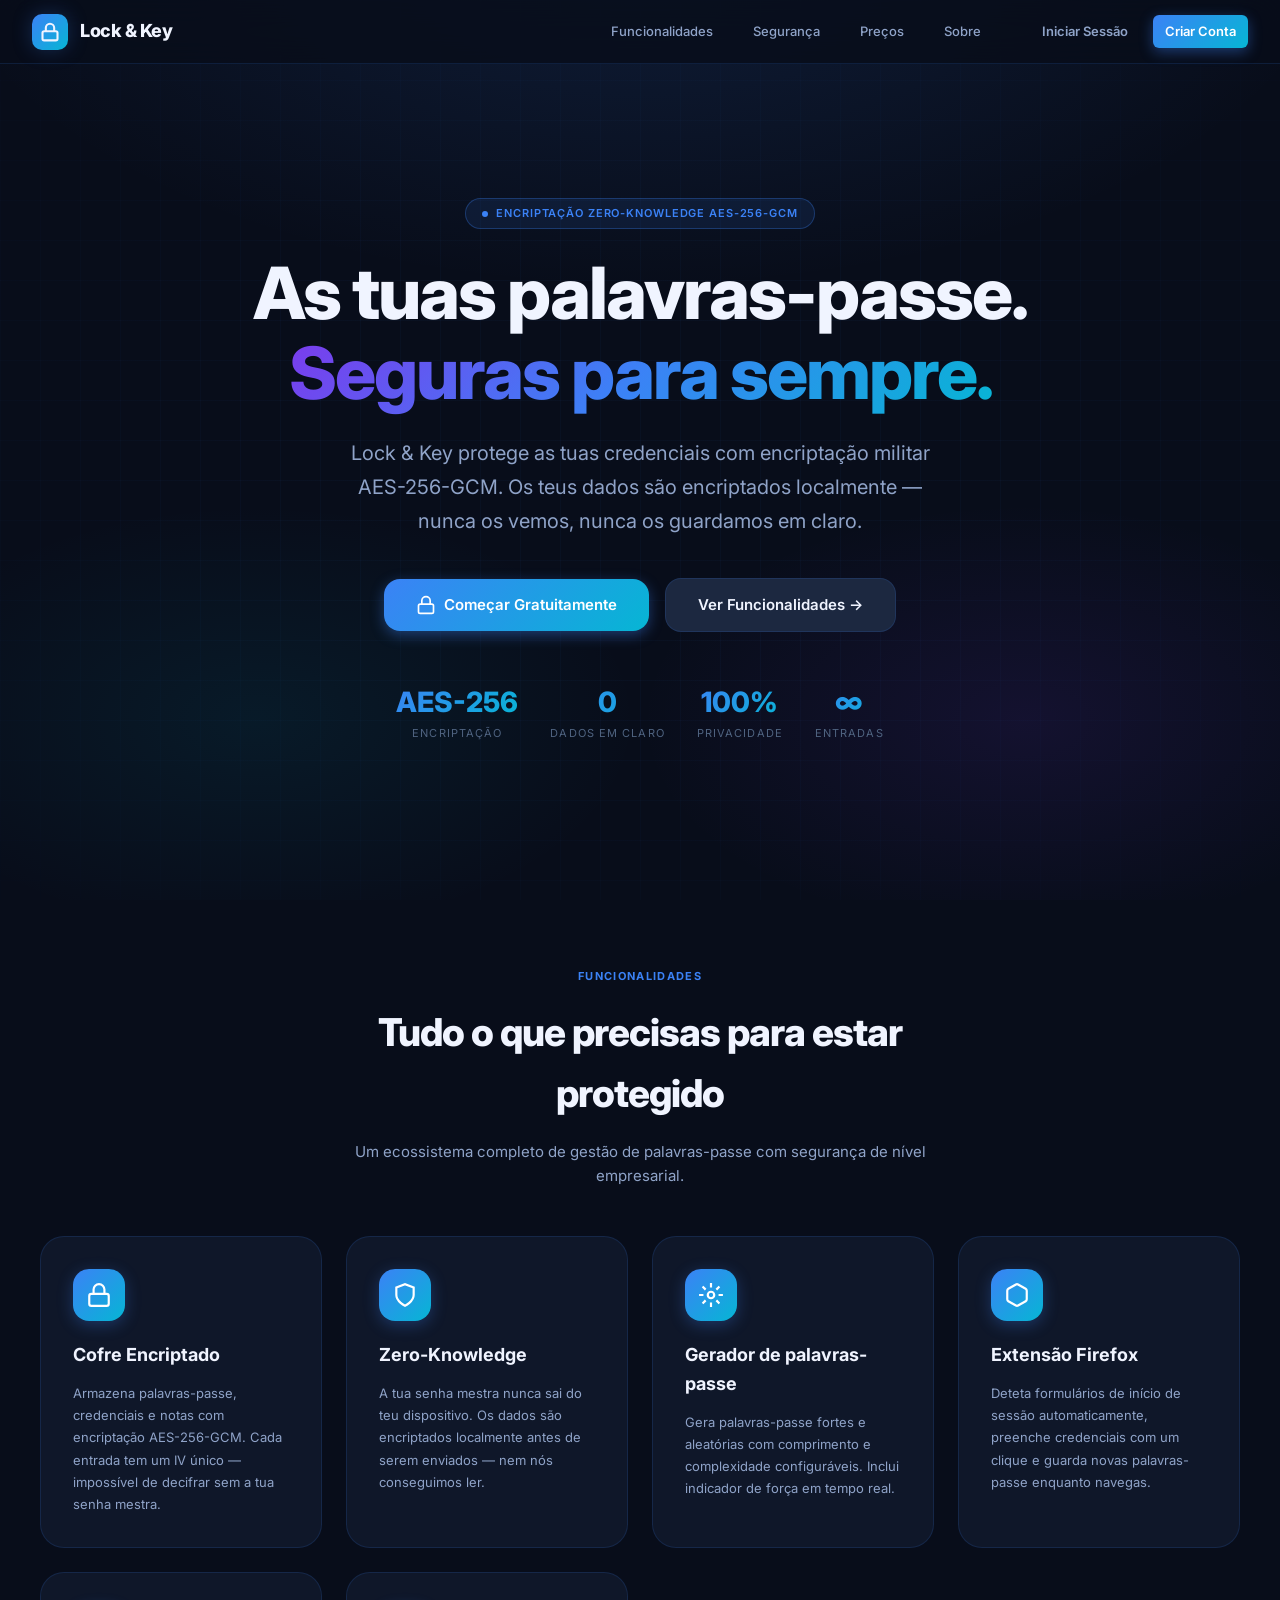
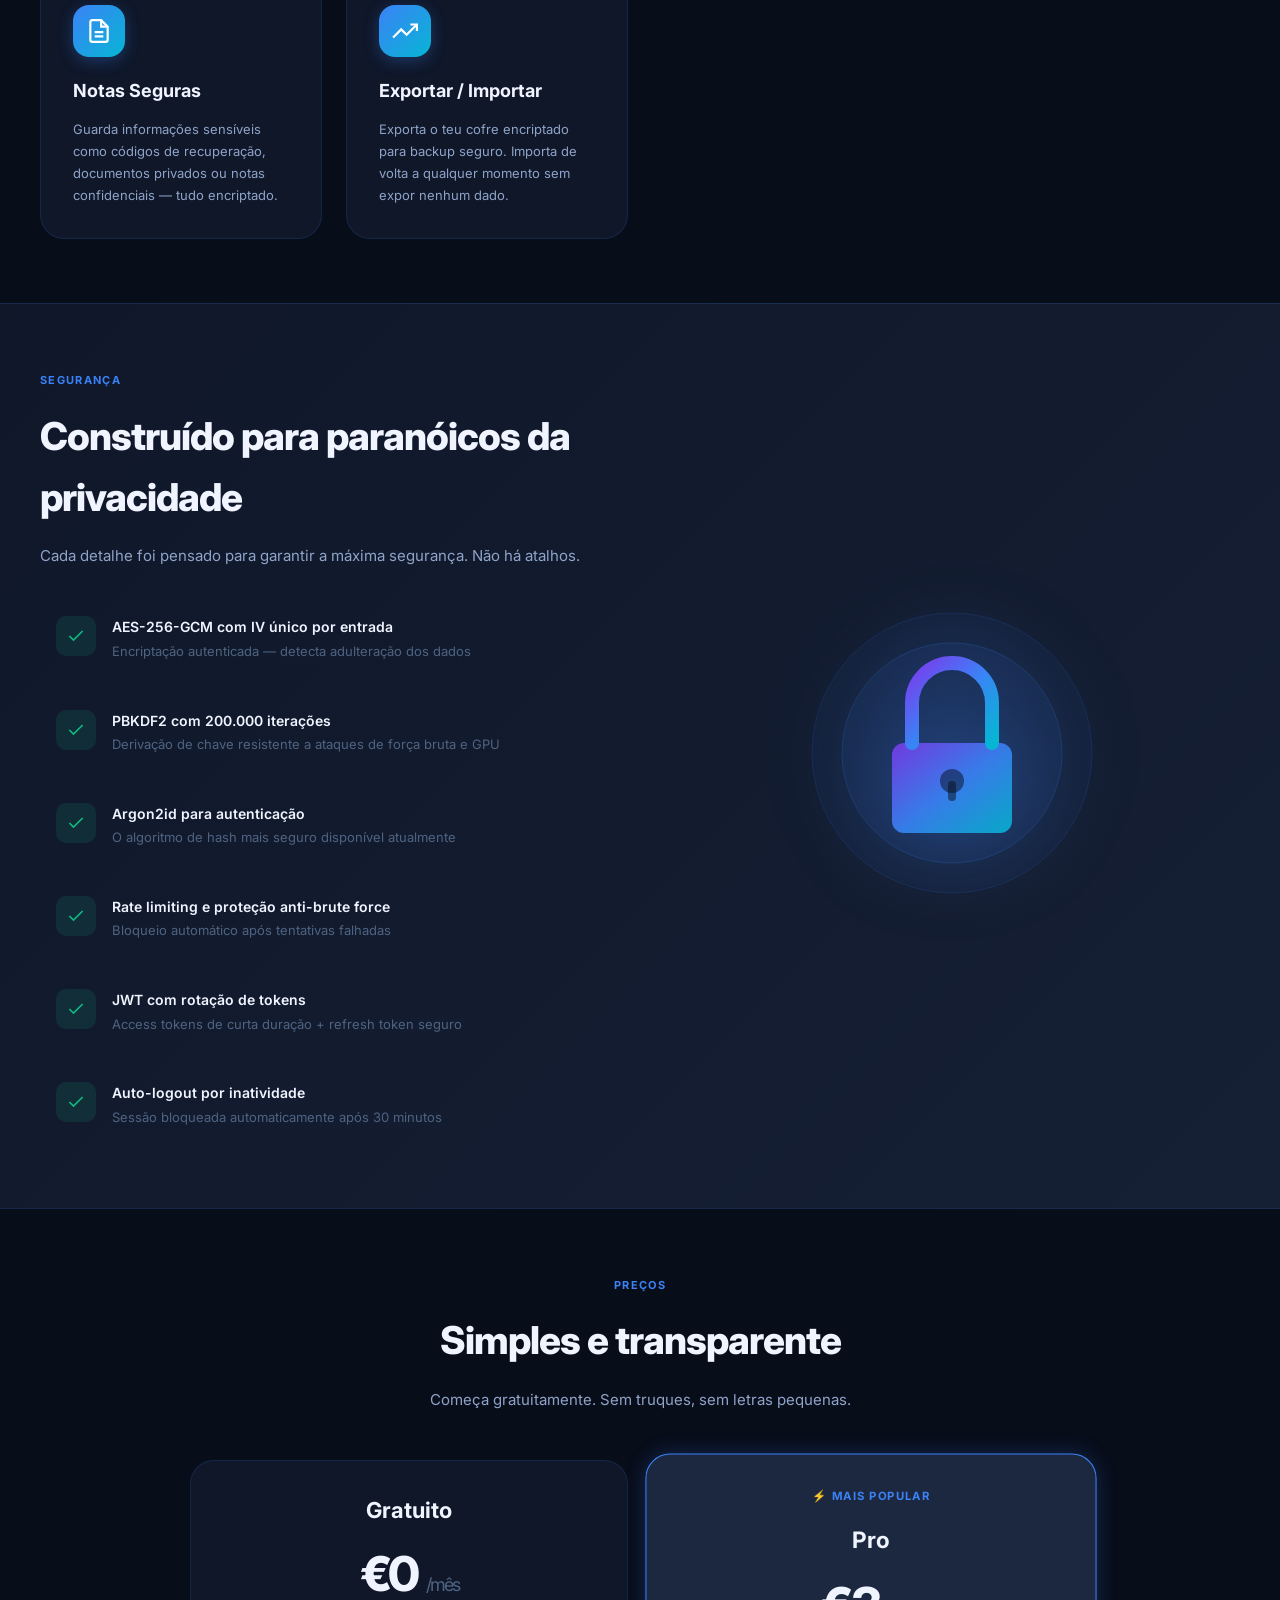
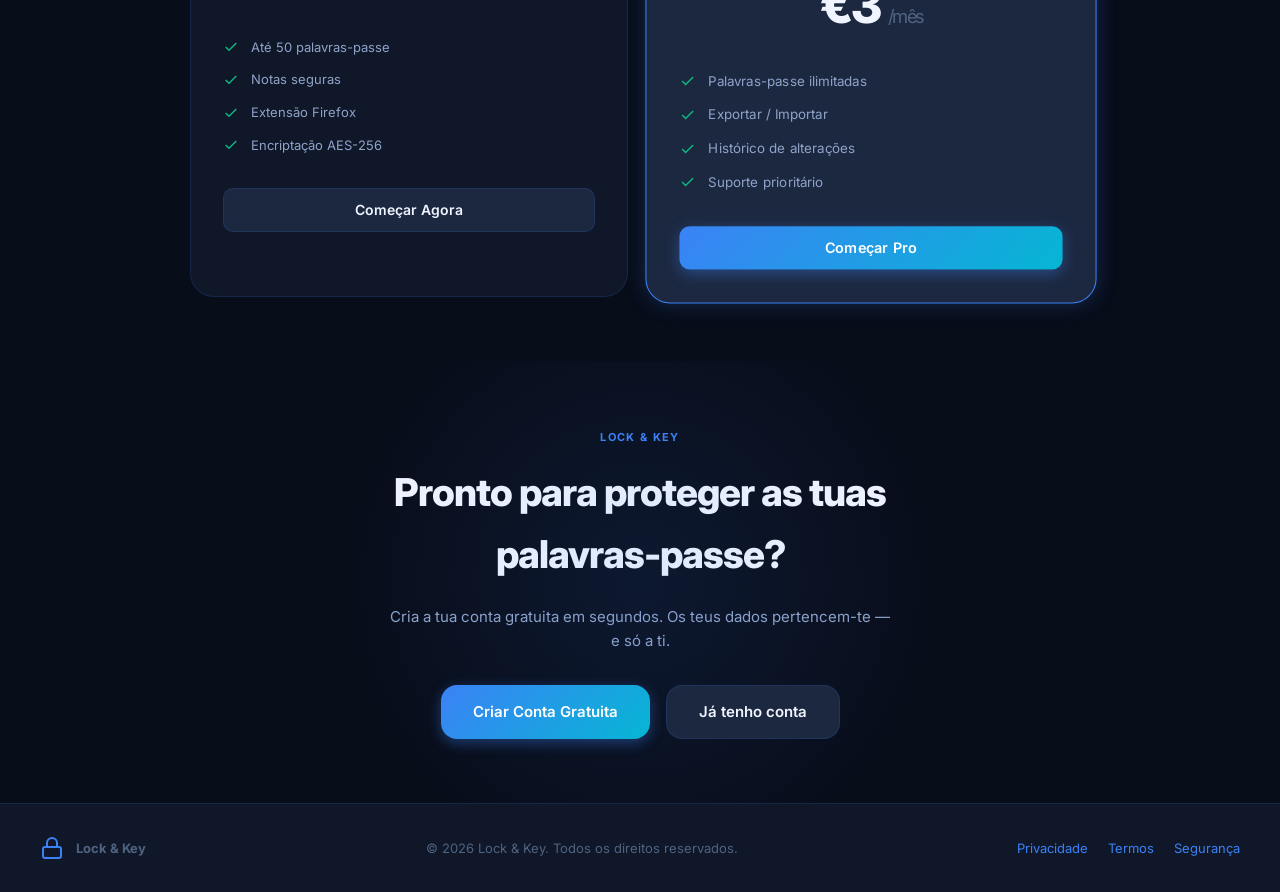
==== commit c2c84ec2: "fix(i18n): alinhar textos em PT-PT (palavra-passe, UTF-8) Substituir anglicismos visíveis (password/" ====
--- a/frontend/index.html
+++ b/frontend/index.html
@@ -3,9 +3,9 @@
 <head>
   <meta charset="UTF-8">
   <meta name="viewport" content="width=device-width, initial-scale=1.0">
-  <meta name="description" content="Lock & Key - O gestor de passwords mais seguro. Encriptação AES-256, zero-knowledge, open source.">
+  <meta name="description" content="Lock & Key — o gestor de palavras-passe mais seguro. Encriptação AES-256, zero-knowledge, open source.">
   <meta name="theme-color" content="#080d1a">
-  <title>Lock & Key — Gestor de Passwords Seguro</title>
+  <title>Lock & Key — Gestor de palavras-passe seguro</title>
   <link rel="stylesheet" href="css/main.css">
   <link rel="icon" href="assets/favicon.svg" type="image/svg+xml">
 </head>
@@ -47,7 +47,7 @@
     </div>
 
     <h1 class="hero-title">
-      As tuas passwords.<br>
+      As tuas palavras-passe.<br>
       <span class="gradient-text">Seguras para sempre.</span>
     </h1>
 
@@ -95,7 +95,7 @@
   <div class="section-header">
     <div class="section-tag">Funcionalidades</div>
     <h2 class="section-title">Tudo o que precisas para estar protegido</h2>
-    <p class="section-desc">Um ecossistema completo de gestão de passwords com segurança de nível empresarial.</p>
+    <p class="section-desc">Um ecossistema completo de gestão de palavras-passe com segurança de nível empresarial.</p>
   </div>
 
   <div class="features-grid">
@@ -107,7 +107,7 @@
         </svg>
       </div>
       <h3 class="feature-title">Cofre Encriptado</h3>
-      <p class="feature-desc">Armazena passwords, logins e notas com encriptação AES-256-GCM. Cada entrada tem um IV único — impossível de decifrar sem a tua senha mestra.</p>
+      <p class="feature-desc">Armazena palavras-passe, credenciais e notas com encriptação AES-256-GCM. Cada entrada tem um IV único — impossível de decifrar sem a tua senha mestra.</p>
     </div>
 
     <div class="feature-card">
@@ -127,8 +127,8 @@
           <path d="M12 1v4M12 19v4M4.22 4.22l2.83 2.83M16.95 16.95l2.83 2.83M1 12h4M19 12h4M4.22 19.78l2.83-2.83M16.95 7.05l2.83-2.83"/>
         </svg>
       </div>
-      <h3 class="feature-title">Gerador de Passwords</h3>
-      <p class="feature-desc">Gera passwords fortes e aleatórias com comprimento e complexidade configuráveis. Inclui indicador de força em tempo real.</p>
+      <h3 class="feature-title">Gerador de palavras-passe</h3>
+      <p class="feature-desc">Gera palavras-passe fortes e aleatórias com comprimento e complexidade configuráveis. Inclui indicador de força em tempo real.</p>
     </div>
 
     <div class="feature-card">
@@ -138,7 +138,7 @@
         </svg>
       </div>
       <h3 class="feature-title">Extensão Firefox</h3>
-      <p class="feature-desc">Deteta formulários de login automaticamente, preenche credenciais com um clique e guarda novas passwords enquanto navegas.</p>
+      <p class="feature-desc">Deteta formulários de início de sessão automaticamente, preenche credenciais com um clique e guarda novas palavras-passe enquanto navegas.</p>
     </div>
 
     <div class="feature-card">
@@ -292,7 +292,7 @@
       <div class="pricing-features">
         <div class="pricing-feature">
           <svg width="16" height="16" viewBox="0 0 24 24" fill="none" stroke="currentColor" stroke-width="2"><polyline points="20 6 9 17 4 12"/></svg>
-          Até 50 passwords
+          Até 50 palavras-passe
         </div>
         <div class="pricing-feature">
           <svg width="16" height="16" viewBox="0 0 24 24" fill="none" stroke="currentColor" stroke-width="2"><polyline points="20 6 9 17 4 12"/></svg>
@@ -317,7 +317,7 @@
       <div class="pricing-features">
         <div class="pricing-feature">
           <svg width="16" height="16" viewBox="0 0 24 24" fill="none" stroke="currentColor" stroke-width="2"><polyline points="20 6 9 17 4 12"/></svg>
-          Passwords ilimitadas
+          Palavras-passe ilimitadas
         </div>
         <div class="pricing-feature">
           <svg width="16" height="16" viewBox="0 0 24 24" fill="none" stroke="currentColor" stroke-width="2"><polyline points="20 6 9 17 4 12"/></svg>
@@ -341,7 +341,7 @@
 <section class="cta-section" id="about">
   <div class="section-tag">Lock & Key</div>
   <h2 class="section-title" style="max-width:600px;margin:0 auto var(--space-5)">
-    Pronto para proteger as tuas passwords?
+    Pronto para proteger as tuas palavras-passe?
   </h2>
   <p class="section-desc" style="max-width:500px;margin:0 auto var(--space-8)">
     Cria a tua conta gratuita em segundos. Os teus dados pertencem-te — e só a ti.
--- a/frontend/css/main.css
+++ b/frontend/css/main.css
@@ -9,6 +9,7 @@
   scroll-behavior: smooth;
   font-size: 16px;
   -webkit-text-size-adjust: 100%;
+  overflow-x: hidden; /* previne scrollbar horizontal global */
 }
 
 body {
@@ -17,7 +18,7 @@
   background: var(--bg-primary);
   color: var(--text-primary);
   line-height: 1.6;
-  min-height: 100vh;
+  min-height: 100vh; min-height: 100dvh;
   overflow-x: hidden;
   transition: background 0.3s ease, color 0.3s ease;
 }
@@ -241,9 +242,10 @@
   justify-content: center;
   padding: var(--space-4);
   opacity: 0;
+  pointer-events: none; /* CRÍTICO: impede bloqueio de cliques quando invisível */
   transition: opacity 0.2s ease;
 }
-.modal-overlay.active { opacity: 1; }
+.modal-overlay.active { opacity: 1; pointer-events: all; }
 
 .modal {
   background: var(--bg-secondary);
@@ -423,7 +425,7 @@
 
 /* Hero Section */
 .hero {
-  min-height: 100vh;
+  min-height: 100vh; min-height: 100dvh;
   display: flex;
   align-items: center;
   justify-content: center;
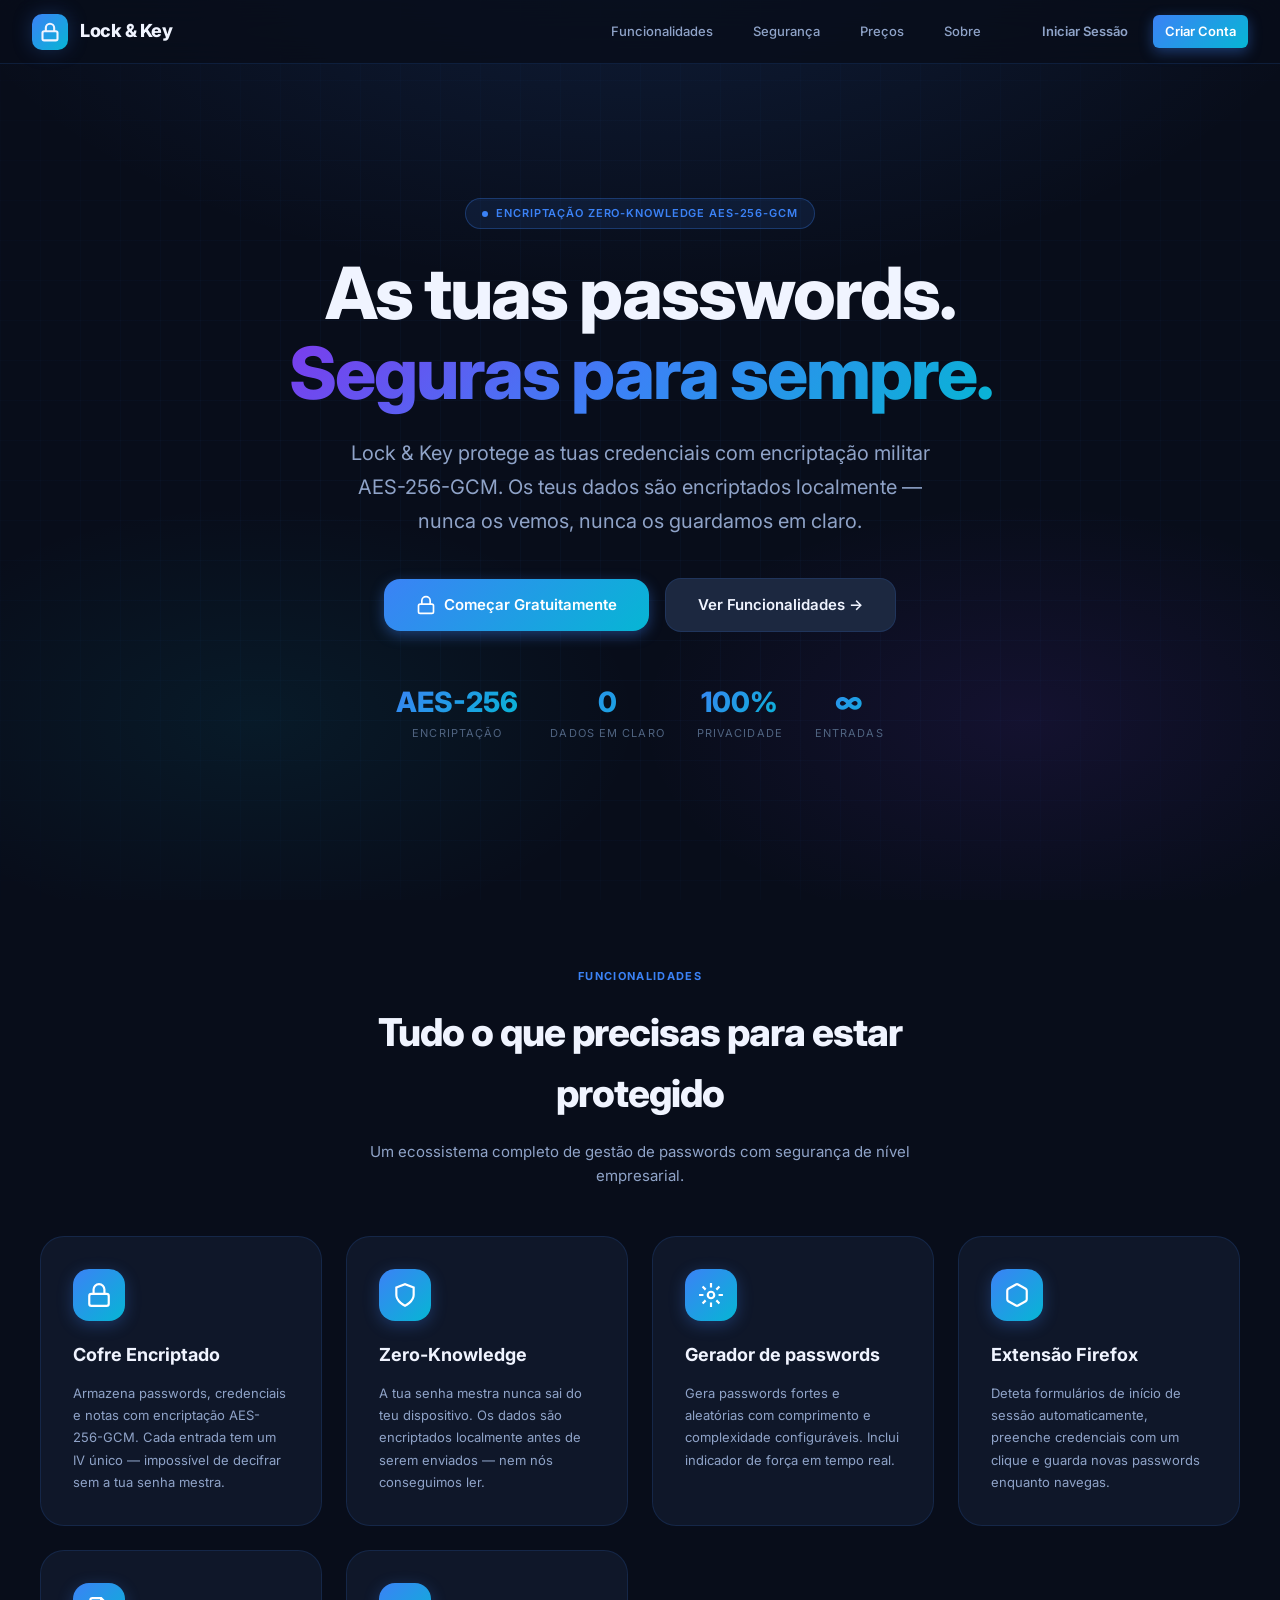
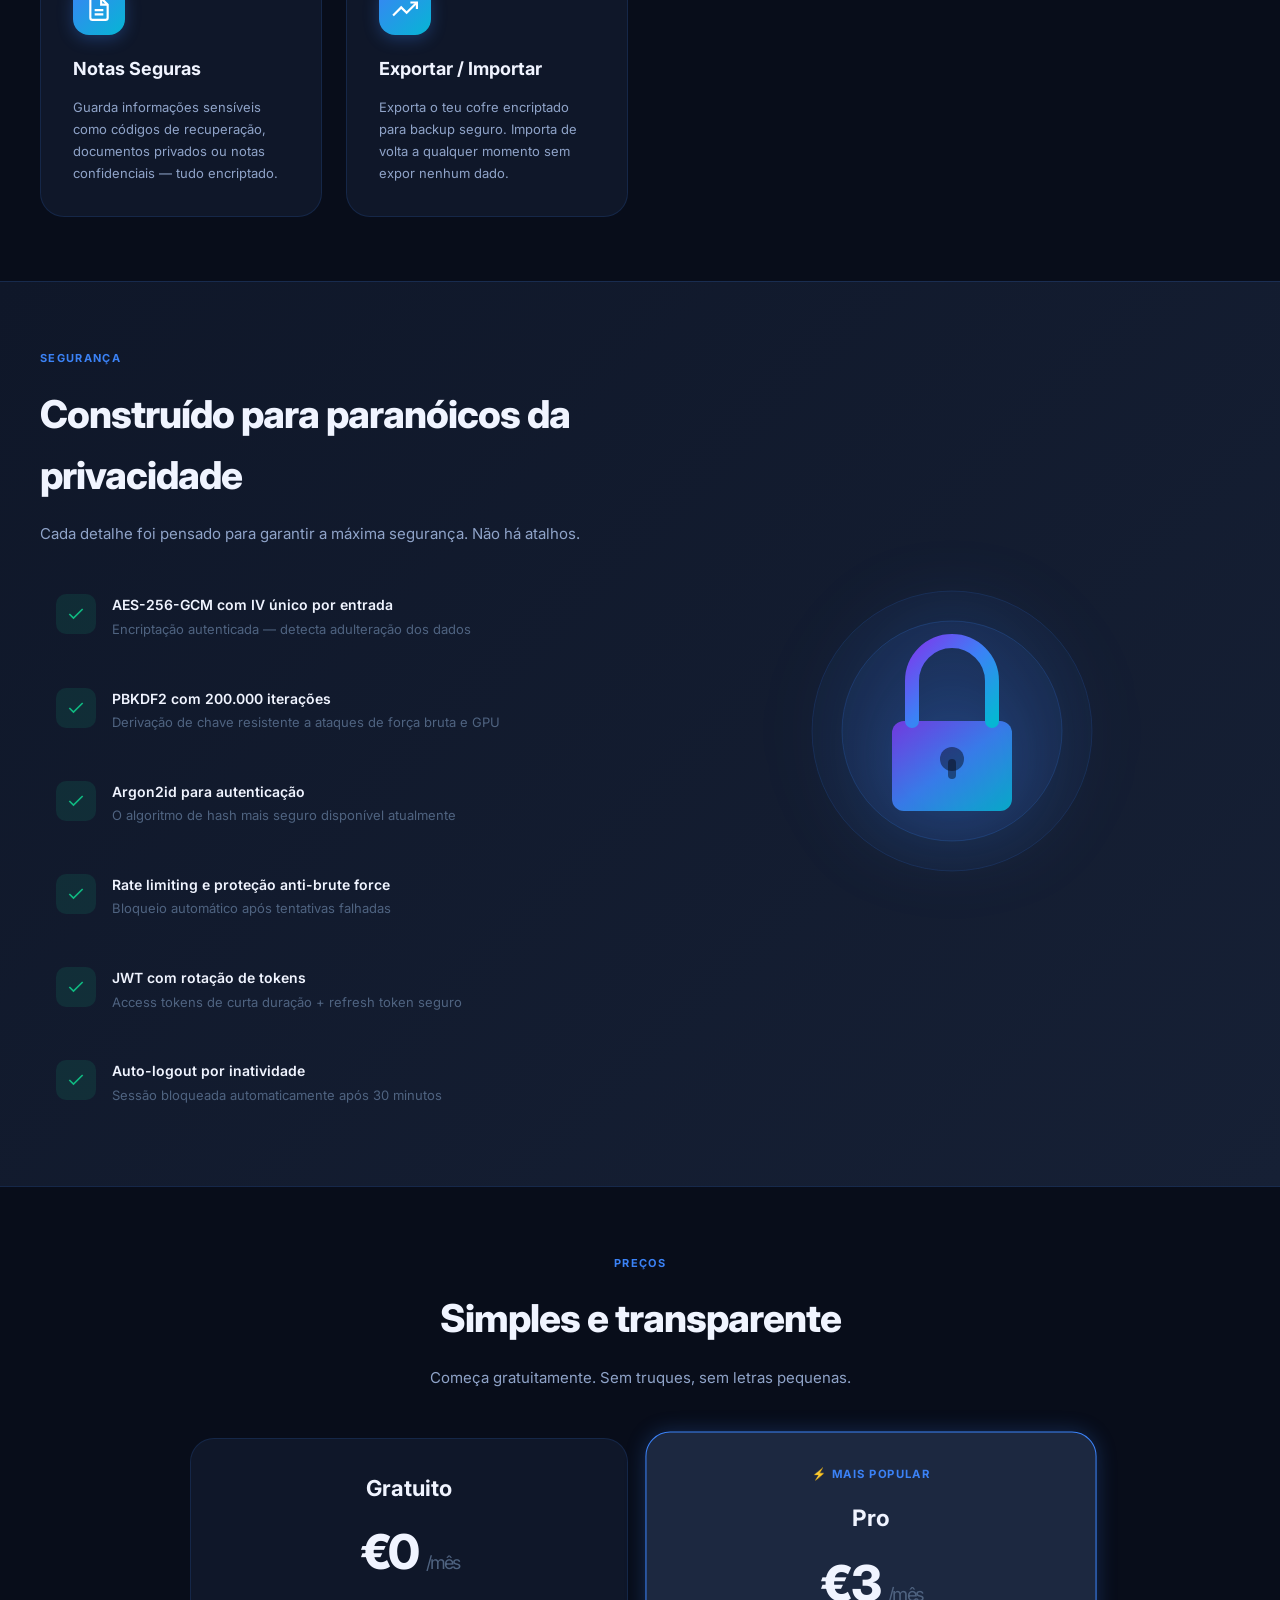
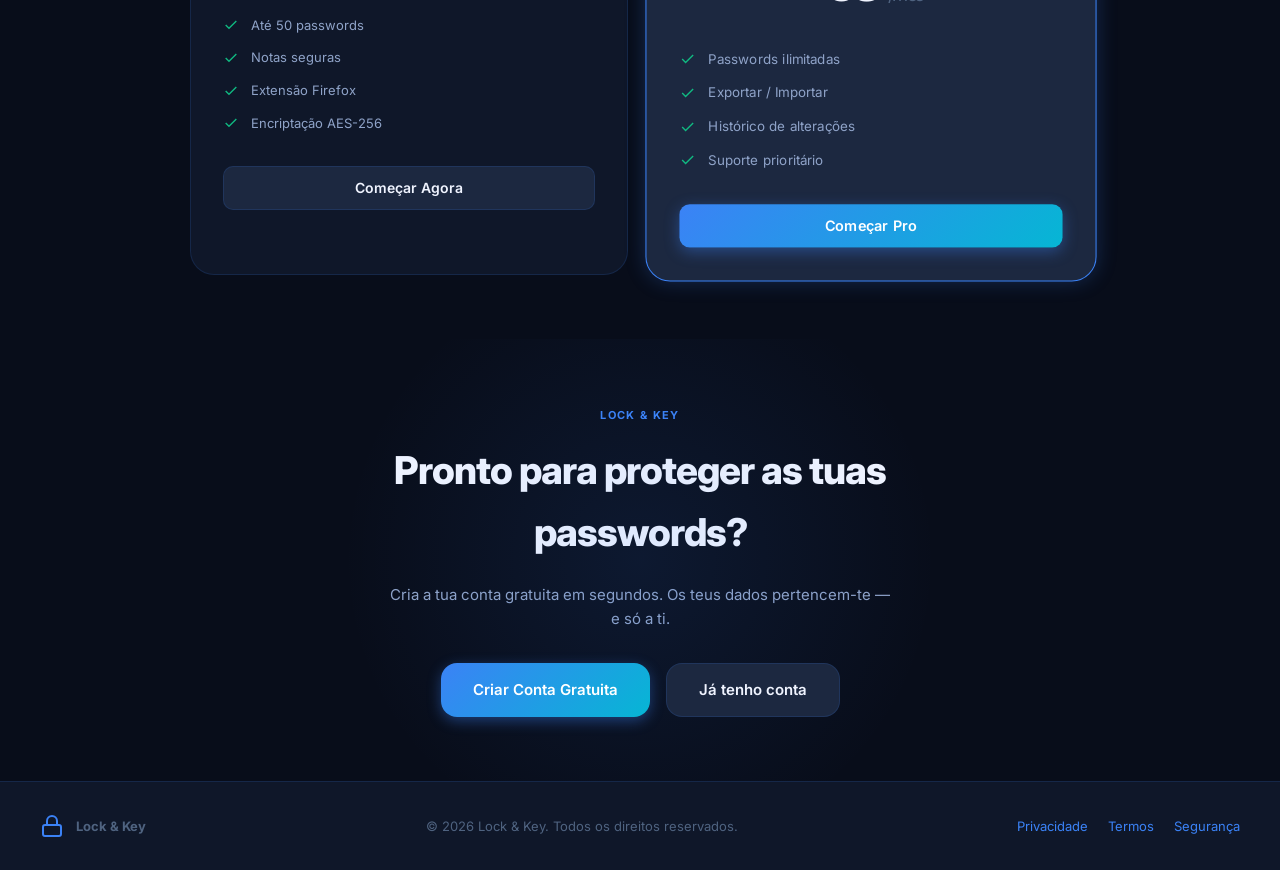
==== commit 6364f5ef: "style(copy): usar «password(s)» em UI e rótulos Admin/Admins Substituir «palavra(s)-passe» por passw" ====
--- a/frontend/index.html
+++ b/frontend/index.html
@@ -3,9 +3,9 @@
 <head>
   <meta charset="UTF-8">
   <meta name="viewport" content="width=device-width, initial-scale=1.0">
-  <meta name="description" content="Lock & Key — o gestor de palavras-passe mais seguro. Encriptação AES-256, zero-knowledge, open source.">
+  <meta name="description" content="Lock & Key — o gestor de passwords mais seguro. Encriptação AES-256, zero-knowledge, open source.">
   <meta name="theme-color" content="#080d1a">
-  <title>Lock & Key — Gestor de palavras-passe seguro</title>
+  <title>Lock & Key — Gestor de passwords seguro</title>
   <link rel="stylesheet" href="css/main.css">
   <link rel="icon" href="assets/favicon.svg" type="image/svg+xml">
 </head>
@@ -47,7 +47,7 @@
     </div>
 
     <h1 class="hero-title">
-      As tuas palavras-passe.<br>
+      As tuas passwords.<br>
       <span class="gradient-text">Seguras para sempre.</span>
     </h1>
 
@@ -95,7 +95,7 @@
   <div class="section-header">
     <div class="section-tag">Funcionalidades</div>
     <h2 class="section-title">Tudo o que precisas para estar protegido</h2>
-    <p class="section-desc">Um ecossistema completo de gestão de palavras-passe com segurança de nível empresarial.</p>
+    <p class="section-desc">Um ecossistema completo de gestão de passwords com segurança de nível empresarial.</p>
   </div>
 
   <div class="features-grid">
@@ -107,7 +107,7 @@
         </svg>
       </div>
       <h3 class="feature-title">Cofre Encriptado</h3>
-      <p class="feature-desc">Armazena palavras-passe, credenciais e notas com encriptação AES-256-GCM. Cada entrada tem um IV único — impossível de decifrar sem a tua senha mestra.</p>
+      <p class="feature-desc">Armazena passwords, credenciais e notas com encriptação AES-256-GCM. Cada entrada tem um IV único — impossível de decifrar sem a tua senha mestra.</p>
     </div>
 
     <div class="feature-card">
@@ -127,8 +127,8 @@
           <path d="M12 1v4M12 19v4M4.22 4.22l2.83 2.83M16.95 16.95l2.83 2.83M1 12h4M19 12h4M4.22 19.78l2.83-2.83M16.95 7.05l2.83-2.83"/>
         </svg>
       </div>
-      <h3 class="feature-title">Gerador de palavras-passe</h3>
-      <p class="feature-desc">Gera palavras-passe fortes e aleatórias com comprimento e complexidade configuráveis. Inclui indicador de força em tempo real.</p>
+      <h3 class="feature-title">Gerador de passwords</h3>
+      <p class="feature-desc">Gera passwords fortes e aleatórias com comprimento e complexidade configuráveis. Inclui indicador de força em tempo real.</p>
     </div>
 
     <div class="feature-card">
@@ -138,7 +138,7 @@
         </svg>
       </div>
       <h3 class="feature-title">Extensão Firefox</h3>
-      <p class="feature-desc">Deteta formulários de início de sessão automaticamente, preenche credenciais com um clique e guarda novas palavras-passe enquanto navegas.</p>
+      <p class="feature-desc">Deteta formulários de início de sessão automaticamente, preenche credenciais com um clique e guarda novas passwords enquanto navegas.</p>
     </div>
 
     <div class="feature-card">
@@ -292,7 +292,7 @@
       <div class="pricing-features">
         <div class="pricing-feature">
           <svg width="16" height="16" viewBox="0 0 24 24" fill="none" stroke="currentColor" stroke-width="2"><polyline points="20 6 9 17 4 12"/></svg>
-          Até 50 palavras-passe
+          Até 50 passwords
         </div>
         <div class="pricing-feature">
           <svg width="16" height="16" viewBox="0 0 24 24" fill="none" stroke="currentColor" stroke-width="2"><polyline points="20 6 9 17 4 12"/></svg>
@@ -317,7 +317,7 @@
       <div class="pricing-features">
         <div class="pricing-feature">
           <svg width="16" height="16" viewBox="0 0 24 24" fill="none" stroke="currentColor" stroke-width="2"><polyline points="20 6 9 17 4 12"/></svg>
-          Palavras-passe ilimitadas
+          Passwords ilimitadas
         </div>
         <div class="pricing-feature">
           <svg width="16" height="16" viewBox="0 0 24 24" fill="none" stroke="currentColor" stroke-width="2"><polyline points="20 6 9 17 4 12"/></svg>
@@ -341,7 +341,7 @@
 <section class="cta-section" id="about">
   <div class="section-tag">Lock & Key</div>
   <h2 class="section-title" style="max-width:600px;margin:0 auto var(--space-5)">
-    Pronto para proteger as tuas palavras-passe?
+    Pronto para proteger as tuas passwords?
   </h2>
   <p class="section-desc" style="max-width:500px;margin:0 auto var(--space-8)">
     Cria a tua conta gratuita em segundos. Os teus dados pertencem-te — e só a ti.
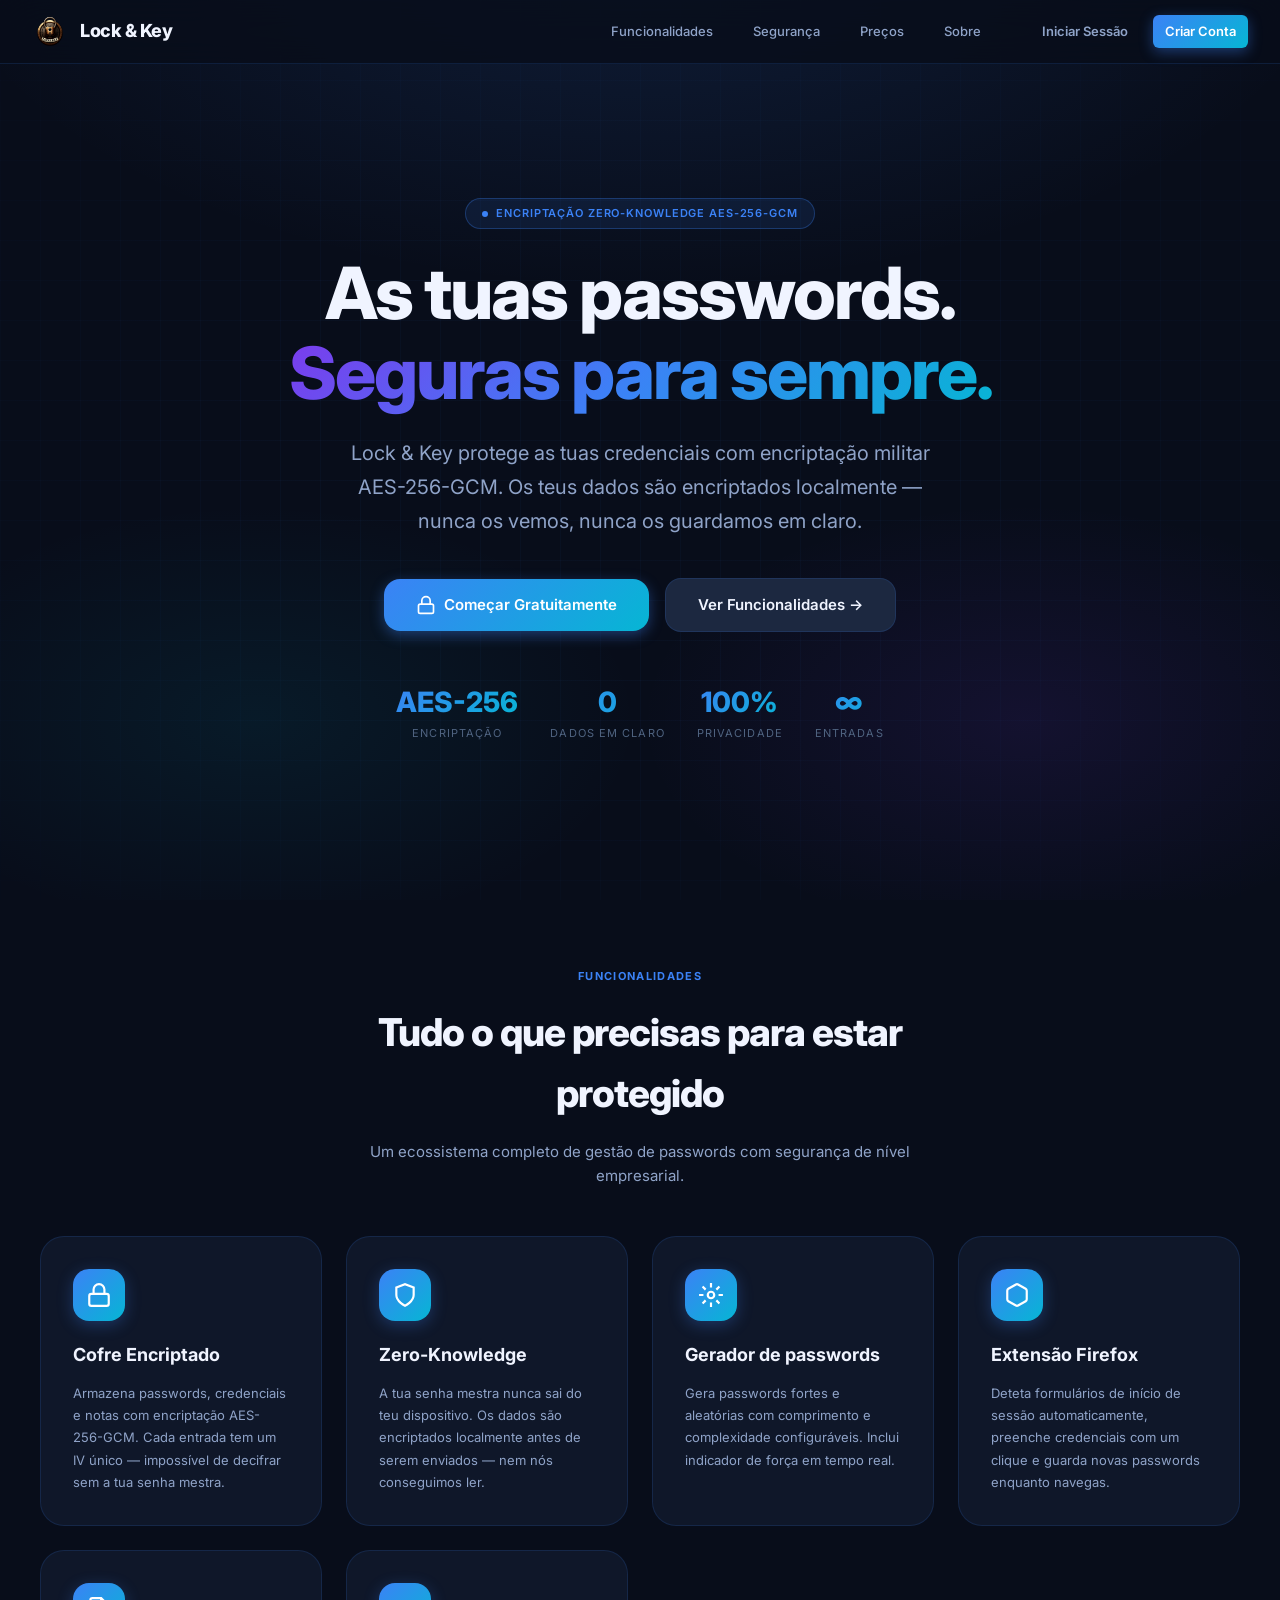
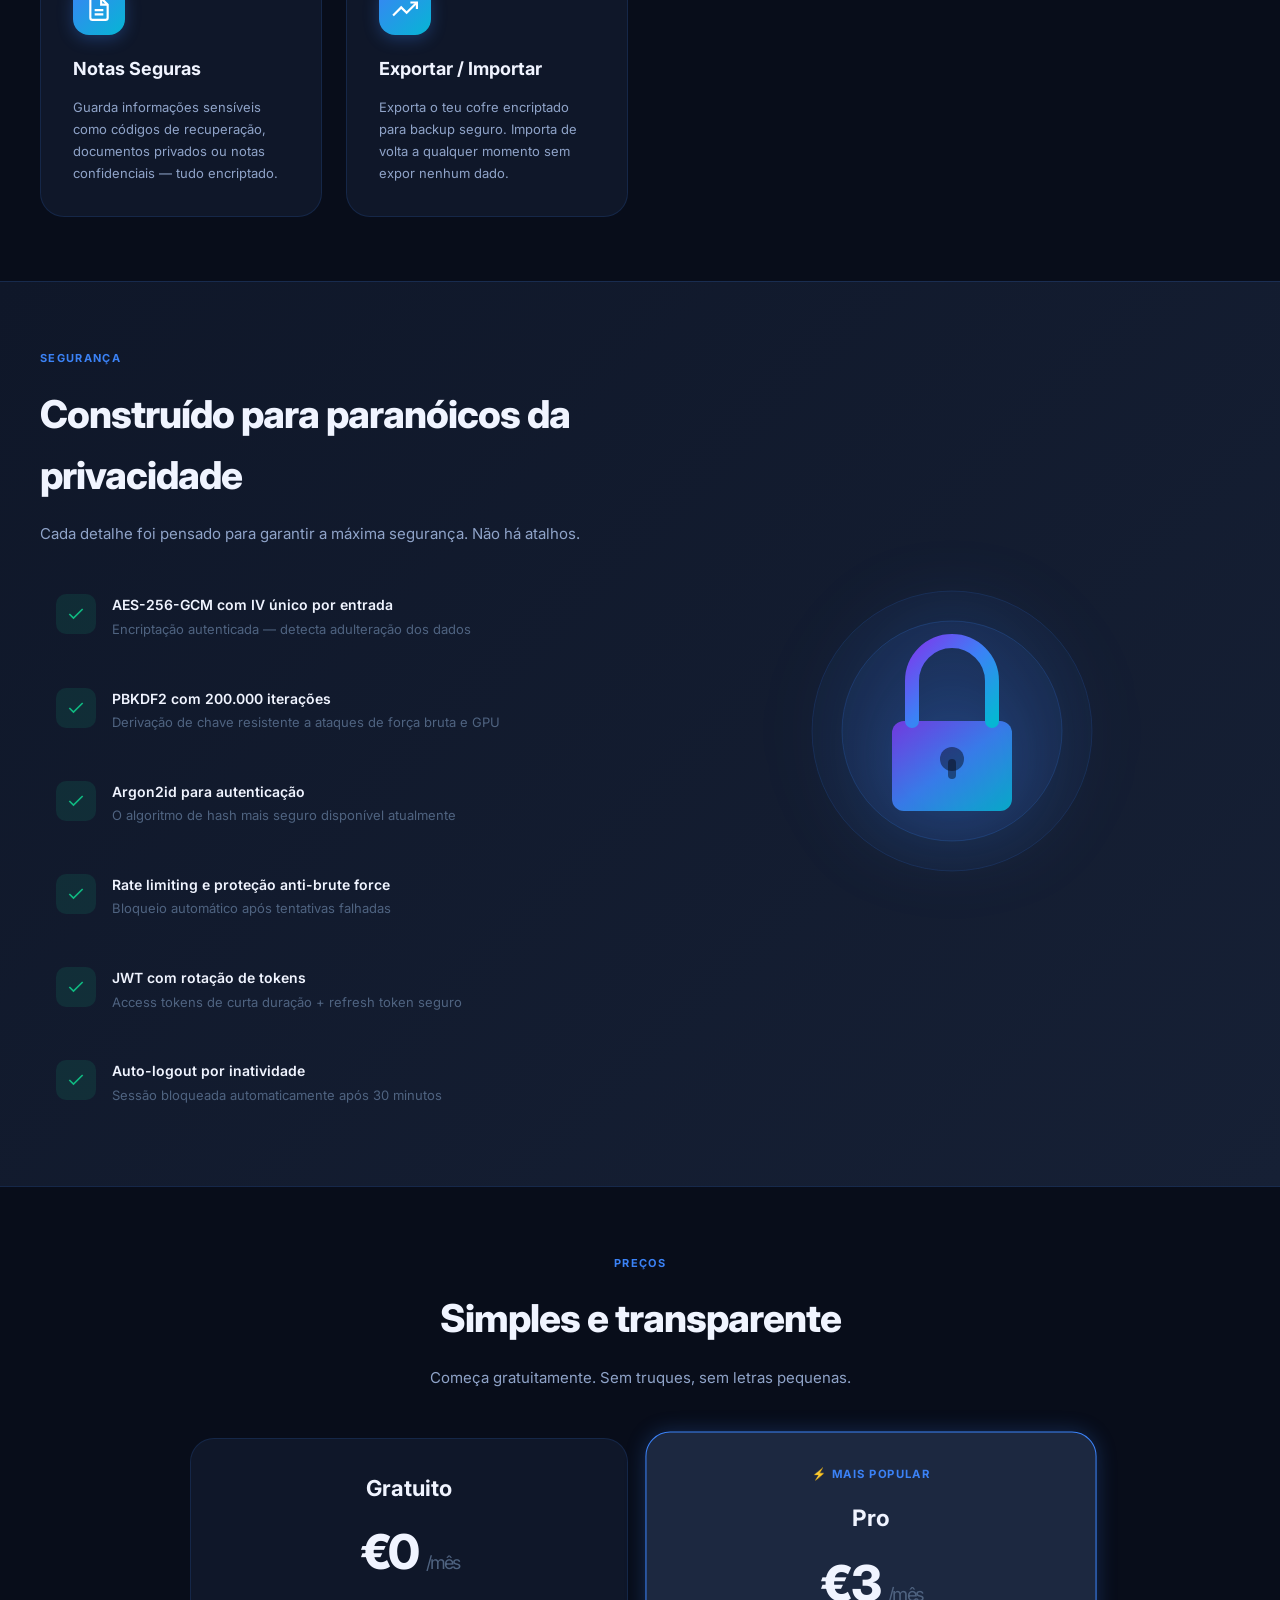
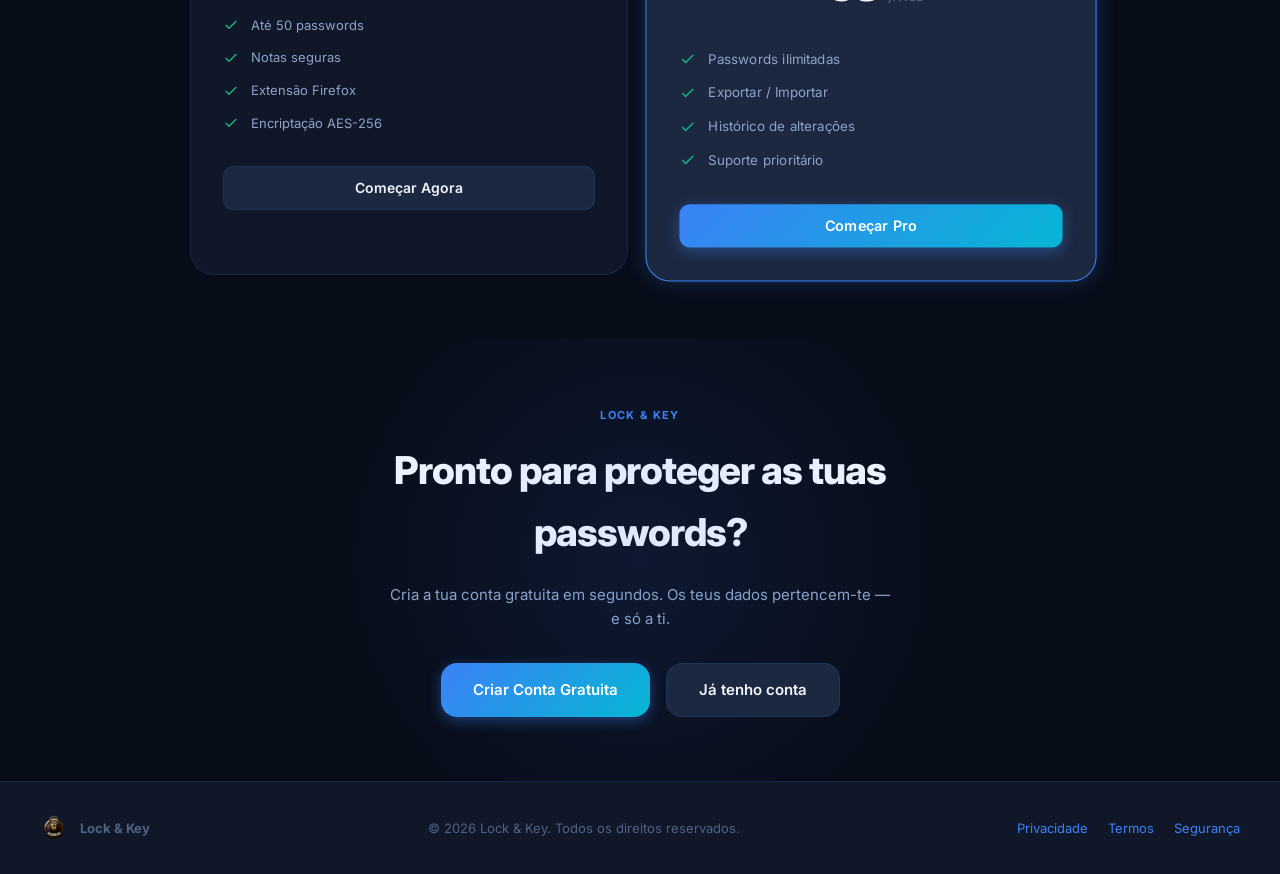
==== commit 9ec61382: "feat(brand): novo logo PNG no site e na extensão Adiciona assets/icons/Lock&Key_logo.png e usa asset" ====
--- a/frontend/index.html
+++ b/frontend/index.html
@@ -7,19 +7,14 @@
   <meta name="theme-color" content="#080d1a">
   <title>Lock & Key — Gestor de passwords seguro</title>
   <link rel="stylesheet" href="css/main.css">
-  <link rel="icon" href="assets/favicon.svg" type="image/svg+xml">
+  <link rel="icon" href="assets/logo.png" type="image/png">
 </head>
 <body>
 
 <!-- Navbar -->
 <nav class="navbar" id="navbar">
   <a class="navbar-brand" href="index.html">
-    <div class="logo-icon">
-      <svg viewBox="0 0 24 24" fill="none" stroke="currentColor" stroke-width="2.5" width="20" height="20">
-        <rect x="3" y="11" width="18" height="11" rx="2" ry="2"/>
-        <path d="M7 11V7a5 5 0 0 1 10 0v4"/>
-      </svg>
-    </div>
+    <div class="logo-icon"><img src="assets/logo.png" alt="" class="site-logo" width="36" height="36"></div>
     Lock &amp; Key
   </a>
 
@@ -356,10 +351,7 @@
 <footer>
   <div class="footer-content">
     <div style="display:flex;align-items:center;gap:12px;font-weight:700">
-      <svg width="24" height="24" viewBox="0 0 24 24" fill="none" stroke="currentColor" stroke-width="2" style="color:var(--accent-primary)">
-        <rect x="3" y="11" width="18" height="11" rx="2"/>
-        <path d="M7 11V7a5 5 0 0 1 10 0v4"/>
-      </svg>
+      <img src="assets/logo.png" alt="" width="28" height="28" style="object-fit:contain">
       Lock &amp; Key
     </div>
     <div>© 2026 Lock &amp; Key. Todos os direitos reservados.</div>
--- a/frontend/css/main.css
+++ b/frontend/css/main.css
@@ -392,12 +392,18 @@
 }
 .navbar-brand .logo-icon {
   width: 36px; height: 36px;
-  background: var(--accent-gradient);
+  background: transparent;
   border-radius: var(--border-radius);
   display: flex;
   align-items: center;
   justify-content: center;
-  box-shadow: var(--shadow-glow);
+  box-shadow: none;
+}
+.navbar-brand .logo-icon img.site-logo {
+  width: 36px;
+  height: 36px;
+  object-fit: contain;
+  display: block;
 }
 
 .navbar-nav {
